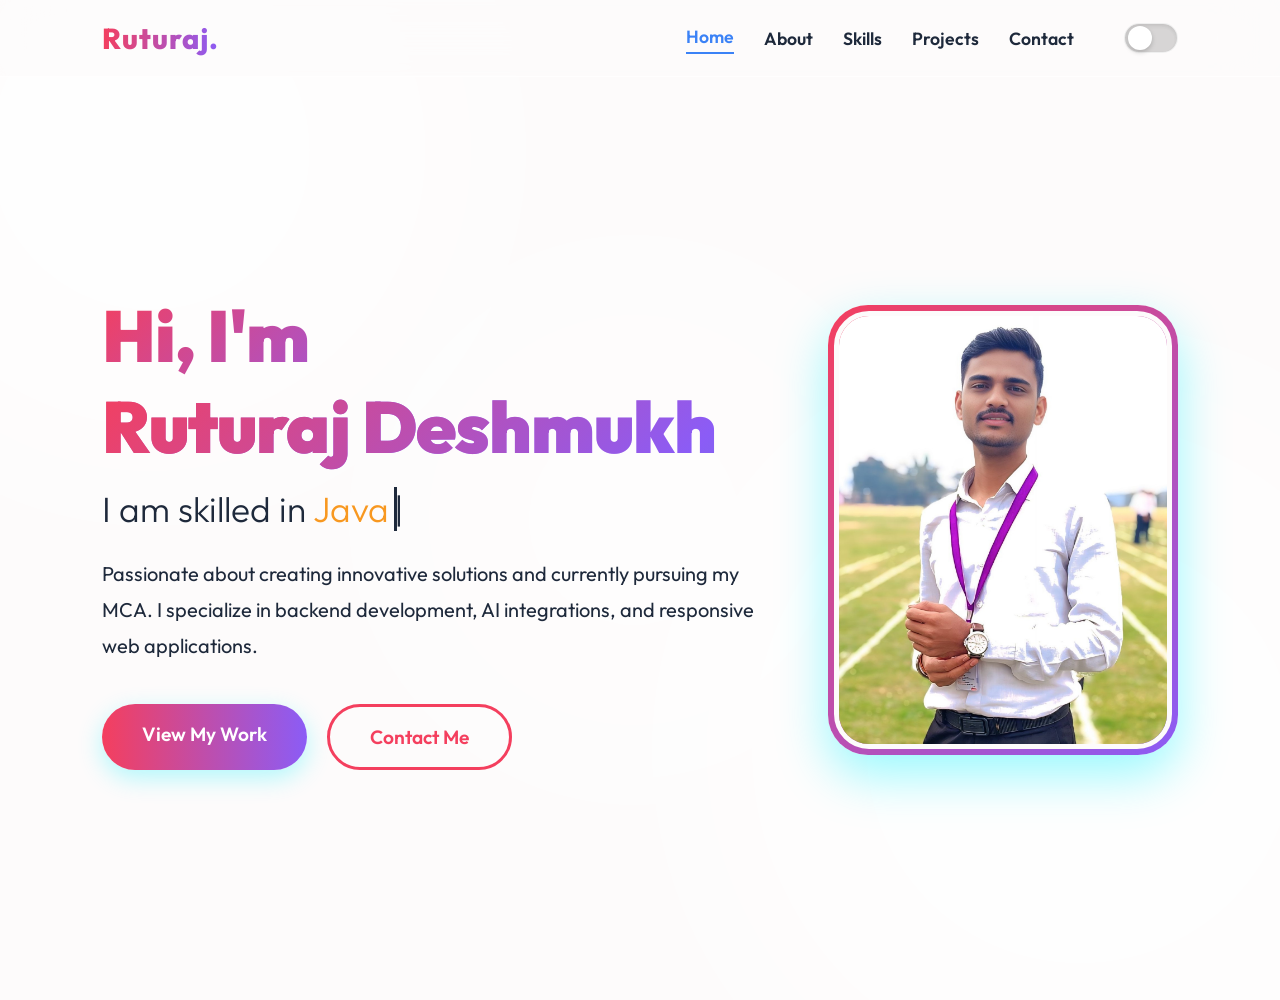
==== index.html @ 15b7710c "Initial Portfolio Website" ====
<!DOCTYPE html>
<html lang="en">
<head>
    <meta charset="UTF-8">
    <meta name="viewport" content="width=device-width, initial-scale=1.0">
    <title>Ruturaj Deshmukh | Home</title>
    <link rel="stylesheet" href="style.css">
</head>
<body>
    <!-- Abstract glowing blobs for intense glassmorphism effect -->
    <div class="blob top-left"></div>
    <div class="blob bottom-right"></div>
    <div class="blob center"></div>

    <nav>
        <a href="index.html" class="brand">Ruturaj.</a>
        <div class="nav-links">
            <a href="index.html" class="nav-item">Home</a>
            <a href="about.html" class="nav-item">About</a>
            <a href="skills.html" class="nav-item">Skills</a>
            <a href="projects.html" class="nav-item">Projects</a>
            <a href="contact.html" class="nav-item">Contact</a>
            
            <label class="ios-switch">
                <input type="checkbox" id="theme-toggle">
                <span class="ios-slider"></span>
            </label>
        </div>
    </nav>

    <div class="container">
        <section class="hero">
            <div class="hero-text">
                <h1 class="animated-name">Hi, I'm <br><span class="name-gradient">Ruturaj Deshmukh</span></h1>
                <h2 class="skills-carousel">
                   I am skilled in <span id="dynamic-skill">Java</span><span class="cursor">|</span>
                </h2>
                <p>Passionate about creating innovative solutions and currently pursuing my MCA. I specialize in backend development, AI integrations, and responsive web applications.</p>
                <div style="display: flex; gap: 20px; margin-top: 30px;">
                    <a href="projects.html" class="btn">View My Work</a>
                    <a href="contact.html" class="btn outline">Contact Me</a>
                </div>
            </div>

            <div class="hero-image">
                <img src="ruturaj.jpg.jpeg" alt="Ruturaj Deshmukh" onerror="this.src='https://via.placeholder.com/320x400?text=Ruturaj+Deshmukh'">
            </div>
        </section>
    </div>

    <script src="script.js"></script>
</body>
</html>
---- style.css ----
@import url('https://fonts.googleapis.com/css2?family=Outfit:wght@300;400;600;800&display=swap');

:root {
  --bg-color: #fdfbfb;
  --text-color: #1e293b;
  --card-bg: rgba(255, 255, 255, 0.45);
  --card-border: rgba(255, 255, 255, 0.6);
  --cyan: #f43f5e;     
  --green: #10b981;    
  --purple: #8b5cf6;  
  --nav-bg: rgba(253, 251, 251, 0.7);
  --accent: #3b82f6;
  --shadow: 0 15px 35px 0 rgba(79, 70, 229, 0.1);
  --glass-blur: blur(30px);
}

body.dark-mode {
  --bg-color: #000000;
  --text-color: #f5f5f7;
  --card-bg: rgba(30, 30, 30, 0.4);
  --card-border: rgba(255, 255, 255, 0.1);
  --cyan: #06b6d4;     
  --green: #10b981;    
  --purple: #a855f7;  
  --nav-bg: rgba(0, 0, 0, 0.6);
  --accent: #38bdf8;
  --shadow: 0 15px 35px 0 rgba(0, 0, 0, 0.5);
}

* {
  margin: 0;
  padding: 0;
  box-sizing: border-box;
}

body {
  font-family: 'Outfit', sans-serif;
  background-color: var(--bg-color);
  color: var(--text-color);
  transition: background-color 0.4s ease, color 0.4s ease;
  overflow-x: hidden;
  min-height: 100vh;
  position: relative;
}

/* Highly Liquid Animated Blobs */
.blob {
  position: fixed;
  border-radius: 50%;
  filter: blur(100px);
  z-index: -1;
  opacity: 0.7;
  mix-blend-mode: color-dodge;
  animation-timing-function: cubic-bezier(0.4, 0, 0.2, 1);
}
.blob.top-left {
  width: 600px;
  height: 600px;
  background: linear-gradient(to right, #f43f5e, #fcd34d);
  top: -150px;
  left: -150px;
  animation: liquid-blob1 15s infinite alternate;
}
.blob.bottom-right {
  width: 700px;
  height: 700px;
  background: linear-gradient(to right, #3b82f6, #c084fc);
  bottom: -200px;
  right: -150px;
  animation: liquid-blob2 18s infinite alternate-reverse;
}
.blob.center {
  width: 500px;
  height: 500px;
  background: linear-gradient(to right, rgba(52, 211, 153, 0.6), rgba(96, 165, 250, 0.6));
  top: 30%;
  left: 30%;
  animation: liquid-blob3 20s infinite alternate;
}

body.dark-mode .blob { mix-blend-mode: screen; opacity: 0.85; filter: blur(120px); }
body.dark-mode .blob.top-left { background: linear-gradient(to right, #2e1065, #083344); }
body.dark-mode .blob.bottom-right { background: linear-gradient(to right, #172554, #4a044e); }
body.dark-mode .blob.center { background: linear-gradient(to right, #064e3b, #111827); }

@keyframes liquid-blob1 {
  0% { transform: translate(0, 0) scale(1) rotate(0deg); border-radius: 50%; opacity: 0.8; }
  33% { transform: translate(10vw, 5vh) scale(1.1) rotate(45deg); border-radius: 40% 60% 60% 40%; opacity: 1; }
  66% { transform: translate(-5vw, 15vh) scale(0.9) rotate(90deg); border-radius: 60% 40% 40% 60%; opacity: 0.9; }
  100% { transform: translate(0, 0) scale(1) rotate(135deg); border-radius: 50%; opacity: 0.8; }
}
@keyframes liquid-blob2 {
  0% { transform: translate(0, 0) scale(1) rotate(0deg); border-radius: 50%; }
  33% { transform: translate(-15vw, -10vh) scale(1.2) rotate(-30deg); border-radius: 55% 45% 45% 55%; }
  66% { transform: translate(5vw, -20vh) scale(0.8) rotate(-60deg); border-radius: 45% 55% 55% 45%; }
  100% { transform: translate(0, 0) scale(1) rotate(-90deg); border-radius: 50%; }
}
@keyframes liquid-blob3 {
  0% { transform: translate(0, 0) scale(0.9) rotate(0deg); border-radius: 50%; }
  50% { transform: translate(20vw, 20vh) scale(1.2) rotate(180deg); border-radius: 40% 70% 30% 60%; }
  100% { transform: translate(-10vw, -10vh) scale(0.9) rotate(360deg); border-radius: 50%; }
}

/* NAVBAR */
nav {
  position: fixed;
  top: 0;
  width: 100%;
  background: var(--nav-bg);
  backdrop-filter: var(--glass-blur);
  -webkit-backdrop-filter: var(--glass-blur);
  padding: 20px 8%;
  display: flex;
  justify-content: space-between;
  align-items: center;
  z-index: 1000;
  border-bottom: 1px solid var(--card-border);
}

.brand {
  font-size: 1.8rem;
  font-weight: 800;
  background: linear-gradient(90deg, var(--cyan), var(--purple));
  -webkit-background-clip: text;
  color: transparent;
  text-decoration: none;
  letter-spacing: 1px;
}

.nav-links {
  display: flex;
  gap: 30px;
  align-items: center;
}

.nav-links a {
  color: var(--text-color);
  text-decoration: none;
  font-weight: 600;
  font-size: 1.1rem;
  transition: color 0.3s, transform 0.3s;
  position: relative;
}

.nav-links a::after {
  content: '';
  position: absolute;
  width: 0;
  height: 2px;
  background: var(--accent);
  bottom: -6px;
  left: 50%;
  transform: translateX(-50%);
  transition: width 0.3s ease;
}

.nav-links a:hover::after, .nav-links a.active::after {
  width: 100%;
}

.nav-links a:hover, .nav-links a.active {
  color: var(--accent);
  transform: translateY(-2px);
}

/* iOS Switch */
.ios-switch {
  position: relative;
  display: inline-block;
  width: 54px;
  height: 30px;
  margin-left: 20px;
}
.ios-switch input {
  opacity: 0;
  width: 0;
  height: 0;
}
.ios-slider {
  position: absolute;
  cursor: pointer;
  top: 0; left: 0; right: 0; bottom: 0;
  background-color: rgba(0,0,0,0.15);
  transition: .4s;
  border-radius: 30px;
  box-shadow: inset 0 2px 4px rgba(0,0,0,0.1);
  border: 1px solid var(--card-border);
}
.ios-slider:before {
  position: absolute;
  content: "";
  height: 24px;
  width: 24px;
  left: 3px;
  bottom: 2px;
  background-color: white;
  transition: .4s;
  border-radius: 50%;
  box-shadow: 0 2px 5px rgba(0,0,0,0.2);
}
input:checked + .ios-slider {
  background-color: #34c759;
}
input:checked + .ios-slider:before {
  transform: translateX(24px);
}
body.dark-mode .ios-slider {
  background-color: rgba(255,255,255,0.2);
}
body.dark-mode input:checked + .ios-slider {
  background-color: #30d158;
}

/* Container */
.container {
  padding: 140px 8% 80px;
  max-width: 1300px;
  margin: 0 auto;
}

/* Enhanced Glass Card */
.glass-card {
  background: var(--card-bg);
  backdrop-filter: var(--glass-blur);
  -webkit-backdrop-filter: var(--glass-blur);
  border: 1px solid var(--card-border);
  border-top: 1px solid rgba(255, 255, 255, 0.3);
  border-left: 1px solid rgba(255, 255, 255, 0.2);
  box-shadow: var(--shadow);
  border-radius: 30px;
  padding: 40px;
  margin-bottom: 30px;
  transition: all 0.4s cubic-bezier(0.175, 0.885, 0.32, 1.275);
  position: relative;
  overflow: hidden;
}
.glass-card::before {
  content: '';
  position: absolute;
  top: 0; left: -150%;
  width: 50%; height: 100%;
  background: linear-gradient(to right, rgba(255,255,255,0) 0%, rgba(255,255,255,0.05) 50%, rgba(255,255,255,0) 100%);
  transform: skewX(-25deg);
  transition: 0.5s;
}
.glass-card:hover::before {
  left: 150%;
}
.glass-card:hover {
  transform: translateY(-10px);
  box-shadow: 0 20px 50px 0 rgba(79, 70, 229, 0.2);
  border-color: var(--cyan);
}

.glass-card h2, .glass-card h3 {
    margin-bottom: 15px;
    background: linear-gradient(45deg, var(--cyan), var(--purple));
    -webkit-background-clip: text;
    color: transparent;
}
.glass-card h2 { font-size: 2.2rem; }
.glass-card h3 { font-size: 1.6rem; }
.glass-card p {
    font-size: 1.1rem;
    line-height: 1.8;
    margin-bottom: 15px;
    opacity: 0.9;
}
.glass-card .meta {
    font-size: 1rem;
    opacity: 0.7;
    margin-bottom: 15px;
    font-weight: 500;
}
.glass-card ul {
    margin-left: 20px;
    margin-bottom: 20px;
    line-height: 1.8;
    font-size: 1.1rem;
    opacity: 0.9;
}

/* Custom Project UI */
.project-grid {
    display: flex;
    flex-direction: column;
    gap: 50px;
}
.glass-project-card {
    display: flex;
    background: var(--card-bg);
    backdrop-filter: var(--glass-blur);
    border: 1px solid var(--card-border);
    border-radius: 30px;
    overflow: hidden;
    box-shadow: var(--shadow);
    transition: all 0.4s ease;
}
.glass-project-card:hover {
    transform: translateY(-10px) scale(1.02);
    box-shadow: 0 20px 60px rgba(0, 242, 254, 0.2);
    border-color: var(--cyan);
}
.project-img-wrapper {
    flex: 1;
    min-width: 300px;
    max-width: 450px;
    overflow: hidden;
    position: relative;
}
.project-img-wrapper img {
    width: 100%;
    height: 100%;
    object-fit: cover;
    transition: transform 0.6s ease;
}
.glass-project-card:hover .project-img-wrapper img {
    transform: scale(1.1);
}
.project-info {
    flex: 2;
    padding: 40px;
    display: flex;
    flex-direction: column;
    justify-content: center;
}
.project-info h3 {
    font-size: 2rem;
    margin-bottom: 10px;
    background: linear-gradient(45deg, var(--cyan), var(--purple));
    -webkit-background-clip: text;
    color: transparent;
}
.project-info ul {
    margin-bottom: 25px;
    line-height: 1.6;
    opacity: 0.9;
}
.project-btn {
    align-self: flex-start;
    padding: 12px 25px;
    font-size: 1rem;
}


/* Hero Section */
.hero {
  display: flex;
  align-items: center;
  justify-content: space-between;
  gap: 60px;
  min-height: calc(100vh - 120px);
}
.hero-text {
  flex: 1;
}
.hero-text h1 {
  font-size: 4.5rem;
  font-weight: 900;
  letter-spacing: -1px;
  background: linear-gradient(135deg, var(--cyan), var(--purple), #fff);
  -webkit-background-clip: text;
  color: transparent;
  margin-bottom: 15px;
  animation: slideUp 0.8s ease forwards;
}
.hero-text h2 {
  font-size: 2.2rem;
  margin-bottom: 25px;
  font-weight: 300;
  animation: slideUp 1s ease forwards;
}
.hero-text p {
  font-size: 1.25rem;
  line-height: 1.8;
  opacity: 0.85;
  margin-bottom: 40px;
  animation: slideUp 1.2s ease forwards;
}

@keyframes slideUp {
  from { opacity: 0; transform: translateY(40px); }
  to { opacity: 1; transform: translateY(0); }
}

/* Animated Text Styles */
.animated-name {
  font-size: 4.5rem;
  font-weight: 900;
  letter-spacing: -1px;
  margin-bottom: 15px;
  animation: slideUp 0.8s ease forwards;
}

.name-gradient {
  background: linear-gradient(135deg, var(--cyan), var(--purple), var(--green));
  background-size: 200% auto;
  -webkit-background-clip: text;
  background-clip: text;
  color: transparent;
  animation: gradientFlow 5s ease infinite;
}

@keyframes gradientFlow {
  0% { background-position: 0% 50%; }
  50% { background-position: 100% 50%; }
  100% { background-position: 0% 50%; }
}

.skills-carousel {
  font-size: 2.2rem;
  margin-bottom: 25px;
  font-weight: 300;
  animation: slideUp 1s ease forwards;
}

.cursor {
  display: inline-block;
  width: 3px;
  background-color: var(--text-color);
  margin-left: 5px;
  animation: blink 1s step-end infinite;
}

@keyframes blink {
  0%, 100% { opacity: 1; }
  50% { opacity: 0; }
}

/* Image styling */
.hero-image {
  width: 350px;
  height: 450px;
  border-radius: 40px;
  background: linear-gradient(135deg, var(--cyan), var(--purple));
  padding: 6px;
  animation: float 6s ease-in-out infinite, fadeIn 1.5s ease forwards;
  box-shadow: 0 20px 50px rgba(0, 242, 254, 0.4);
}
.hero-image img {
  width: 100%;
  height: 100%;
  border-radius: 35px;
  object-fit: cover;
  border: 5px solid var(--bg-color);
  transition: border-color 0.4s;
}

@keyframes float {
  0% { transform: translateY(0) rotate(0deg); }
  50% { transform: translateY(-25px) rotate(2deg); }
  100% { transform: translateY(0) rotate(0deg); }
}
@keyframes fadeIn {
  from { opacity: 0; scale: 0.8; }
  to { opacity: 1; scale: 1; }
}

/* Generic Section styling */
.section-title {
  font-size: 3.5rem;
  font-weight: 900;
  text-align: center;
  margin-bottom: 60px;
  background: linear-gradient(90deg, var(--cyan), var(--purple));
  -webkit-background-clip: text;
  color: transparent;
  text-transform: uppercase;
  letter-spacing: 2px;
}

/* Grids */
.grid-2 {
  display: grid;
  grid-template-columns: 1fr 1fr;
  gap: 40px;
}

/* Skills/Tags */
.tag-container {
  display: flex;
  flex-wrap: wrap;
  gap: 15px;
}
.tag {
  background: rgba(255,255,255,0.4);
  backdrop-filter: blur(10px);
  color: #1e293b;
  padding: 12px 25px;
  border-radius: 50px;
  font-weight: 500;
  font-size: 1.1rem;
  border: 1px solid rgba(255, 255, 255, 0.8);
  transition: all 0.4s cubic-bezier(0.175, 0.885, 0.32, 1.275);
}
.tag:hover {
  background: linear-gradient(45deg, var(--cyan), var(--purple));
  color: #fff;
  border-color: transparent;
  transform: translateY(-5px) scale(1.1);
  box-shadow: 0 10px 20px rgba(244, 63, 94, 0.4);
}

/* Forms & Buttons */
input, textarea {
  width: 100%;
  padding: 20px;
  margin-bottom: 25px;
  border-radius: 20px;
  border: 1px solid var(--card-border);
  background: rgba(255, 255, 255, 0.5);
  color: var(--text-color);
  font-family: inherit;
  font-size: 1.1rem;
  transition: all 0.3s;
  backdrop-filter: blur(5px);
}
input:focus, textarea:focus {
  outline: none;
  border-color: var(--cyan);
  box-shadow: 0 0 25px rgba(0, 242, 254, 0.2);
  transform: translateY(-2px);
}
.btn {
  background: linear-gradient(90deg, var(--cyan), var(--purple));
  color: #fff;
  border: none;
  padding: 18px 40px;
  border-radius: 40px;
  font-size: 1.2rem;
  font-weight: 600;
  cursor: pointer;
  transition: all 0.4s cubic-bezier(0.175, 0.885, 0.32, 1.275);
  display: inline-block;
  text-decoration: none;
  text-align: center;
  box-shadow: 0 8px 25px rgba(0, 242, 254, 0.3);
}
.btn.outline {
    background: transparent;
    border: 3px solid var(--cyan);
    color: var(--cyan);
    box-shadow: none;
}
.btn.outline:hover {
    background: var(--cyan);
    color: #fff;
    box-shadow: 0 10px 25px rgba(0, 242, 254, 0.4);
}
.btn:hover {
  transform: translateY(-5px) scale(1.05);
  box-shadow: 0 15px 30px rgba(79, 72, 254, 0.5);
}

.social-links {
    display: flex;
    gap: 20px;
    margin-top: 30px;
}
.social-links a {
    color: var(--text-color);
    font-size: 1.2rem;
    text-decoration: none;
    padding: 15px 25px;
    background: rgba(255, 255, 255, 0.05);
    border: 1px solid var(--card-border);
    border-radius: 20px;
    transition: all 0.3s;
    display: flex;
    align-items: center;
    backdrop-filter: blur(10px);
}
.social-links a:hover {
    background: var(--cyan);
    color: #fff;
    border-color: var(--cyan);
    transform: translateY(-5px);
    box-shadow: 0 10px 20px rgba(0, 242, 254, 0.3);
}

/* Responsiveness */
@media (max-width: 900px) {
  nav { flex-direction: column; gap: 15px; padding: 20px; }
  .nav-links { flex-wrap: wrap; justify-content: center; display: flex; gap: 15px; }
  .hero { flex-direction: column; text-align: center; margin-top: 80px; }
  .grid-2 { grid-template-columns: 1fr; }
  .hero-image { width: 300px; height: 400px; margin: 0 auto; }
  .glass-project-card { flex-direction: column; }
  .project-img-wrapper { max-width: 100%; height: 250px; }
}
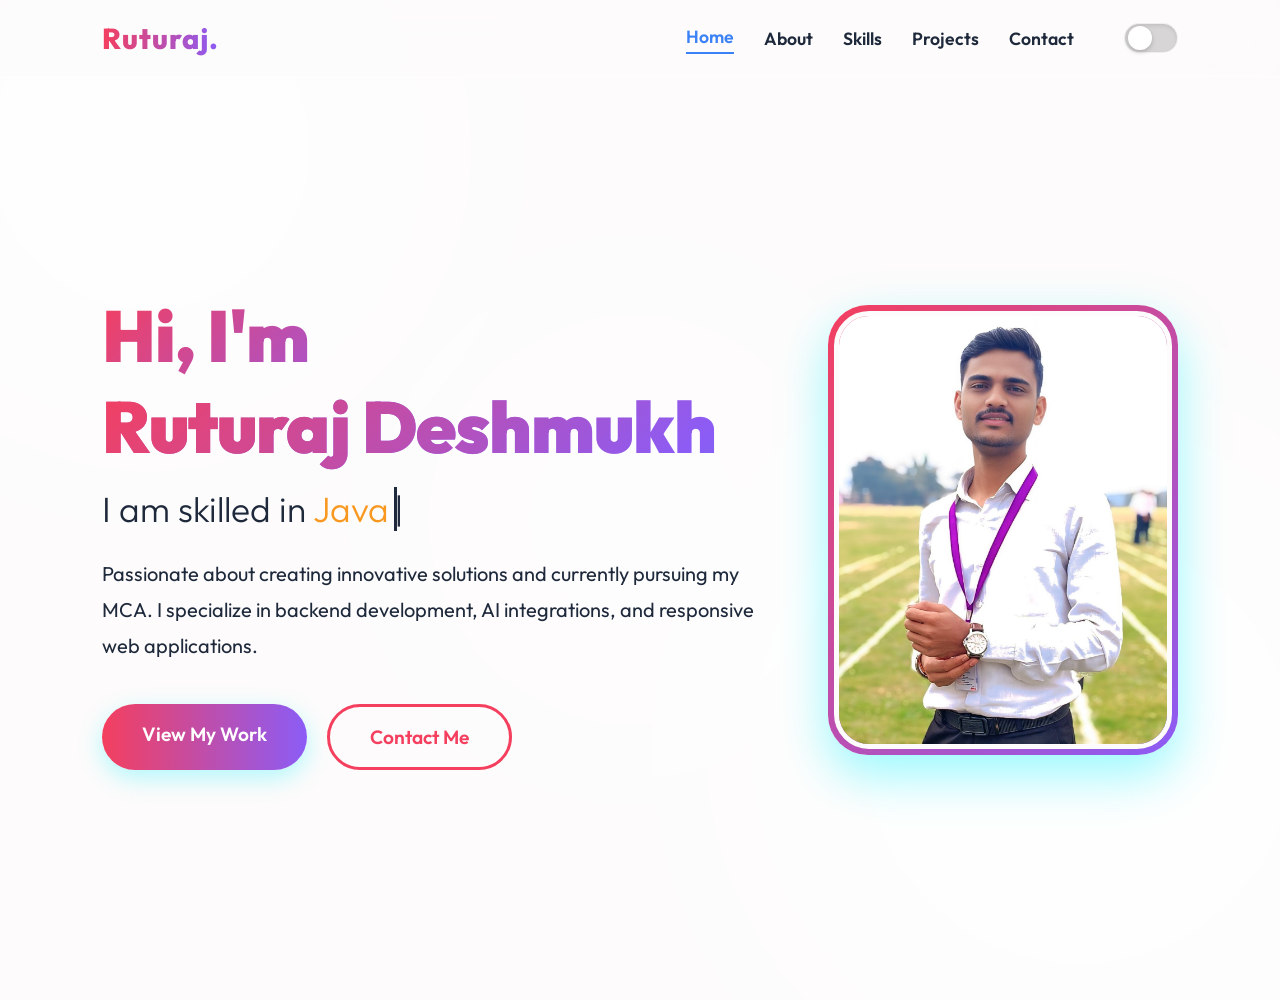
==== commit f9b16c1f: "feat: full mobile responsiveness - hamburger menu, responsive breakpoints, perf fixes" ====
--- a/index.html
+++ b/index.html
@@ -12,9 +12,13 @@
     <div class="blob bottom-right"></div>
     <div class="blob center"></div>
 
+    <div class="nav-overlay" id="nav-overlay"></div>
     <nav>
         <a href="index.html" class="brand">Ruturaj.</a>
-        <div class="nav-links">
+        <button class="hamburger" id="hamburger" aria-label="Open menu" aria-expanded="false">
+            <span></span><span></span><span></span>
+        </button>
+        <div class="nav-links" id="nav-links">
             <a href="index.html" class="nav-item">Home</a>
             <a href="about.html" class="nav-item">About</a>
             <a href="skills.html" class="nav-item">Skills</a>
@@ -36,7 +40,7 @@
                    I am skilled in <span id="dynamic-skill">Java</span><span class="cursor">|</span>
                 </h2>
                 <p>Passionate about creating innovative solutions and currently pursuing my MCA. I specialize in backend development, AI integrations, and responsive web applications.</p>
-                <div style="display: flex; gap: 20px; margin-top: 30px;">
+                <div class="hero-cta" style="display: flex; gap: 20px; margin-top: 30px;">
                     <a href="projects.html" class="btn">View My Work</a>
                     <a href="contact.html" class="btn outline">Contact Me</a>
                 </div>
--- a/style.css
+++ b/style.css
@@ -52,6 +52,10 @@
   opacity: 0.7;
   mix-blend-mode: color-dodge;
   animation-timing-function: cubic-bezier(0.4, 0, 0.2, 1);
+  will-change: transform;
+  transform: translate3d(0, 0, 0);
+  -webkit-backface-visibility: hidden;
+  backface-visibility: hidden;
 }
 .blob.top-left {
   width: 600px;
@@ -122,6 +126,7 @@
   font-weight: 800;
   background: linear-gradient(90deg, var(--cyan), var(--purple));
   -webkit-background-clip: text;
+  background-clip: text;
   color: transparent;
   text-decoration: none;
   letter-spacing: 1px;
@@ -256,6 +261,7 @@
     margin-bottom: 15px;
     background: linear-gradient(45deg, var(--cyan), var(--purple));
     -webkit-background-clip: text;
+    background-clip: text;
     color: transparent;
 }
 .glass-card h2 { font-size: 2.2rem; }
@@ -329,6 +335,7 @@
     margin-bottom: 10px;
     background: linear-gradient(45deg, var(--cyan), var(--purple));
     -webkit-background-clip: text;
+    background-clip: text;
     color: transparent;
 }
 .project-info ul {
@@ -360,6 +367,7 @@
   letter-spacing: -1px;
   background: linear-gradient(135deg, var(--cyan), var(--purple), #fff);
   -webkit-background-clip: text;
+  background-clip: text;
   color: transparent;
   margin-bottom: 15px;
   animation: slideUp 0.8s ease forwards;
@@ -464,6 +472,7 @@
   margin-bottom: 60px;
   background: linear-gradient(90deg, var(--cyan), var(--purple));
   -webkit-background-clip: text;
+  background-clip: text;
   color: transparent;
   text-transform: uppercase;
   letter-spacing: 2px;
@@ -578,13 +587,254 @@
     box-shadow: 0 10px 20px rgba(0, 242, 254, 0.3);
 }
 
-/* Responsiveness */
+/* =============================================
+   HAMBURGER MENU
+   ============================================= */
+.hamburger {
+  display: none;
+  flex-direction: column;
+  justify-content: center;
+  align-items: center;
+  gap: 5px;
+  width: 44px;
+  height: 44px;
+  cursor: pointer;
+  background: transparent;
+  border: none;
+  padding: 4px;
+  border-radius: 10px;
+  transition: background 0.2s;
+  -webkit-tap-highlight-color: transparent;
+}
+.hamburger:hover { background: rgba(0,0,0,0.05); }
+body.dark-mode .hamburger:hover { background: rgba(255,255,255,0.08); }
+
+.hamburger span {
+  display: block;
+  width: 26px;
+  height: 2.5px;
+  background: var(--text-color);
+  border-radius: 3px;
+  transition: transform 0.35s cubic-bezier(0.4,0,0.2,1), opacity 0.25s;
+  transform-origin: center;
+}
+.hamburger.open span:nth-child(1) { transform: translateY(7.5px) rotate(45deg); }
+.hamburger.open span:nth-child(2) { opacity: 0; transform: scaleX(0); }
+.hamburger.open span:nth-child(3) { transform: translateY(-7.5px) rotate(-45deg); }
+
+/* =============================================
+   TABLET (≤ 900px)
+   ============================================= */
 @media (max-width: 900px) {
-  nav { flex-direction: column; gap: 15px; padding: 20px; }
-  .nav-links { flex-wrap: wrap; justify-content: center; display: flex; gap: 15px; }
-  .hero { flex-direction: column; text-align: center; margin-top: 80px; }
+  .hero { flex-direction: column; text-align: center; gap: 40px; }
+  .hero-text { order: 2; }
+  .hero-image { order: 1; width: 260px; height: 330px; margin: 0 auto; }
   .grid-2 { grid-template-columns: 1fr; }
-  .hero-image { width: 300px; height: 400px; margin: 0 auto; }
   .glass-project-card { flex-direction: column; }
-  .project-img-wrapper { max-width: 100%; height: 250px; }
-}
+  .project-img-wrapper { max-width: 100%; min-width: unset; height: 220px; }
+  .hero-text h1, .animated-name { font-size: 3.2rem; }
+  .skills-carousel, .hero-text h2 { font-size: 1.7rem; }
+  .section-title { font-size: 2.8rem; }
+}
+
+/* =============================================
+   MOBILE (≤ 768px) — hamburger + perf fixes
+   ============================================= */
+@media (max-width: 768px) {
+
+  /* ---------- NAVBAR ---------- */
+  nav {
+    padding: 16px 5% !important;
+    flex-direction: row !important;
+    flex-wrap: nowrap !important;
+    align-items: center !important;
+    justify-content: space-between !important;
+    gap: 0 !important;
+  }
+  .brand { font-size: 1.5rem; }
+
+  .hamburger { display: flex; }
+
+  .nav-links {
+    display: none;
+    flex-direction: column !important;
+    align-items: flex-start !important;
+    gap: 0 !important;
+    position: fixed;
+    top: 0;
+    right: 0;
+    width: min(80vw, 300px);
+    height: 100dvh;
+    background: var(--nav-bg);
+    border-left: 1px solid var(--card-border);
+    padding: 90px 30px 40px;
+    z-index: 999;
+    overflow-y: auto;
+    box-shadow: -10px 0 40px rgba(0,0,0,0.15);
+    transition: transform 0.35s cubic-bezier(0.4,0,0.2,1);
+    transform: translateX(100%);
+  }
+  .nav-links.open {
+    display: flex;
+    transform: translateX(0);
+  }
+  .nav-links a.nav-item {
+    font-size: 1.2rem;
+    padding: 14px 0;
+    width: 100%;
+    border-bottom: 1px solid var(--card-border);
+  }
+  .nav-links a.nav-item:last-of-type { border-bottom: none; }
+  .ios-switch { margin-left: 0; margin-top: 24px; }
+
+  /* Nav overlay */
+  .nav-overlay {
+    display: none;
+    position: fixed;
+    inset: 0;
+    background: rgba(0,0,0,0.4);
+    z-index: 998;
+    -webkit-tap-highlight-color: transparent;
+  }
+  .nav-overlay.open { display: block; }
+
+  /* ---------- PERFORMANCE: Kill heavy GPU effects ---------- */
+  *,
+  *::before,
+  *::after {
+    backdrop-filter: none !important;
+    -webkit-backdrop-filter: none !important;
+  }
+
+  .blob {
+    animation: none !important;
+    filter: none !important;
+    mix-blend-mode: normal !important;
+    opacity: 0.1 !important;
+    width: 180px !important;
+    height: 180px !important;
+  }
+  .hero-image {
+    animation: fadeIn 0.8s ease forwards !important;
+  }
+  .glass-card::before { display: none !important; }
+
+  /* Solid fallback backgrounds */
+  .glass-card {
+    background: rgba(255, 255, 255, 0.88) !important;
+  }
+  body.dark-mode .glass-card {
+    background: rgba(18, 18, 28, 0.93) !important;
+  }
+  .glass-project-card {
+    background: rgba(255, 255, 255, 0.88) !important;
+  }
+  body.dark-mode .glass-project-card {
+    background: rgba(18, 18, 28, 0.93) !important;
+  }
+  nav {
+    background: rgba(253, 251, 251, 0.97) !important;
+  }
+  body.dark-mode nav {
+    background: rgba(8, 8, 12, 0.97) !important;
+  }
+  body.dark-mode .nav-links {
+    background: rgba(8, 8, 12, 0.98) !important;
+  }
+
+  /* Kill sticky hover transforms on touch */
+  .glass-card:hover,
+  .glass-project-card:hover,
+  .btn:hover,
+  .tag:hover,
+  .nav-links a:hover,
+  .social-links a:hover {
+    transform: none !important;
+    box-shadow: var(--shadow) !important;
+  }
+
+  /* ---------- LAYOUT ---------- */
+  .container {
+    padding: 100px 5% 60px !important;
+  }
+  .hero {
+    min-height: auto !important;
+    padding-top: 20px !important;
+    gap: 30px !important;
+  }
+  .hero-text { order: 2; }
+  .hero-image { order: 1; }
+
+  /* Hero CTA buttons — wrap nicely */
+  .hero-cta {
+    flex-direction: column !important;
+    align-items: stretch !important;
+    gap: 14px !important;
+  }
+  .hero-cta .btn { text-align: center; width: 100%; }
+
+  /* ---------- TYPOGRAPHY ---------- */
+  .hero-text h1, .animated-name { font-size: 2.6rem !important; }
+  .skills-carousel, .hero-text h2 { font-size: 1.3rem !important; }
+  .section-title { font-size: 2rem !important; letter-spacing: 1px !important; }
+  .project-info h3 { font-size: 1.3rem !important; }
+  .glass-card h2 { font-size: 1.7rem !important; }
+  .glass-card h3 { font-size: 1.3rem !important; }
+  .glass-card p, .glass-card ul { font-size: 1rem !important; }
+
+  /* ---------- CARDS ---------- */
+  .glass-card { padding: 22px !important; border-radius: 20px !important; }
+  .project-info { padding: 20px !important; }
+  .project-img-wrapper { height: 200px !important; }
+  .project-grid { gap: 30px !important; }
+
+  /* ---------- TAGS ---------- */
+  .tag { padding: 8px 14px !important; font-size: 0.88rem !important; }
+
+  /* ---------- BUTTONS ---------- */
+  .btn { padding: 15px 28px; font-size: 1rem; }
+
+  /* ---------- FORM & INPUTS ---------- */
+  input, textarea {
+    padding: 14px 16px !important;
+    font-size: 1rem !important;
+    margin-bottom: 18px !important;
+    border-radius: 14px !important;
+  }
+
+  /* ---------- SOCIAL LINKS ---------- */
+  .social-links {
+    flex-wrap: wrap !important;
+    gap: 12px !important;
+  }
+  .social-links a {
+    padding: 12px 18px !important;
+    font-size: 1rem !important;
+    border-radius: 14px !important;
+  }
+}
+
+/* =============================================
+   SMALL PHONES (≤ 480px)
+   ============================================= */
+@media (max-width: 480px) {
+  .hero-text h1, .animated-name { font-size: 2.1rem !important; }
+  .skills-carousel, .hero-text h2 { font-size: 1.15rem !important; }
+  .section-title { font-size: 1.7rem !important; }
+  .brand { font-size: 1.3rem; }
+  .hero-image { width: 200px !important; height: 260px !important; }
+  .container { padding: 90px 4% 50px !important; }
+  .glass-card { padding: 18px !important; }
+  .section-title { margin-bottom: 36px !important; }
+}
+
+/* =============================================
+   VERY SMALL PHONES (≤ 360px)
+   ============================================= */
+@media (max-width: 360px) {
+  .hero-text h1, .animated-name { font-size: 1.8rem !important; }
+  .section-title { font-size: 1.5rem !important; }
+  .hero-image { width: 170px !important; height: 220px !important; }
+  .btn { padding: 13px 20px; font-size: 0.95rem; }
+  .tag { padding: 7px 12px !important; font-size: 0.82rem !important; }
+}
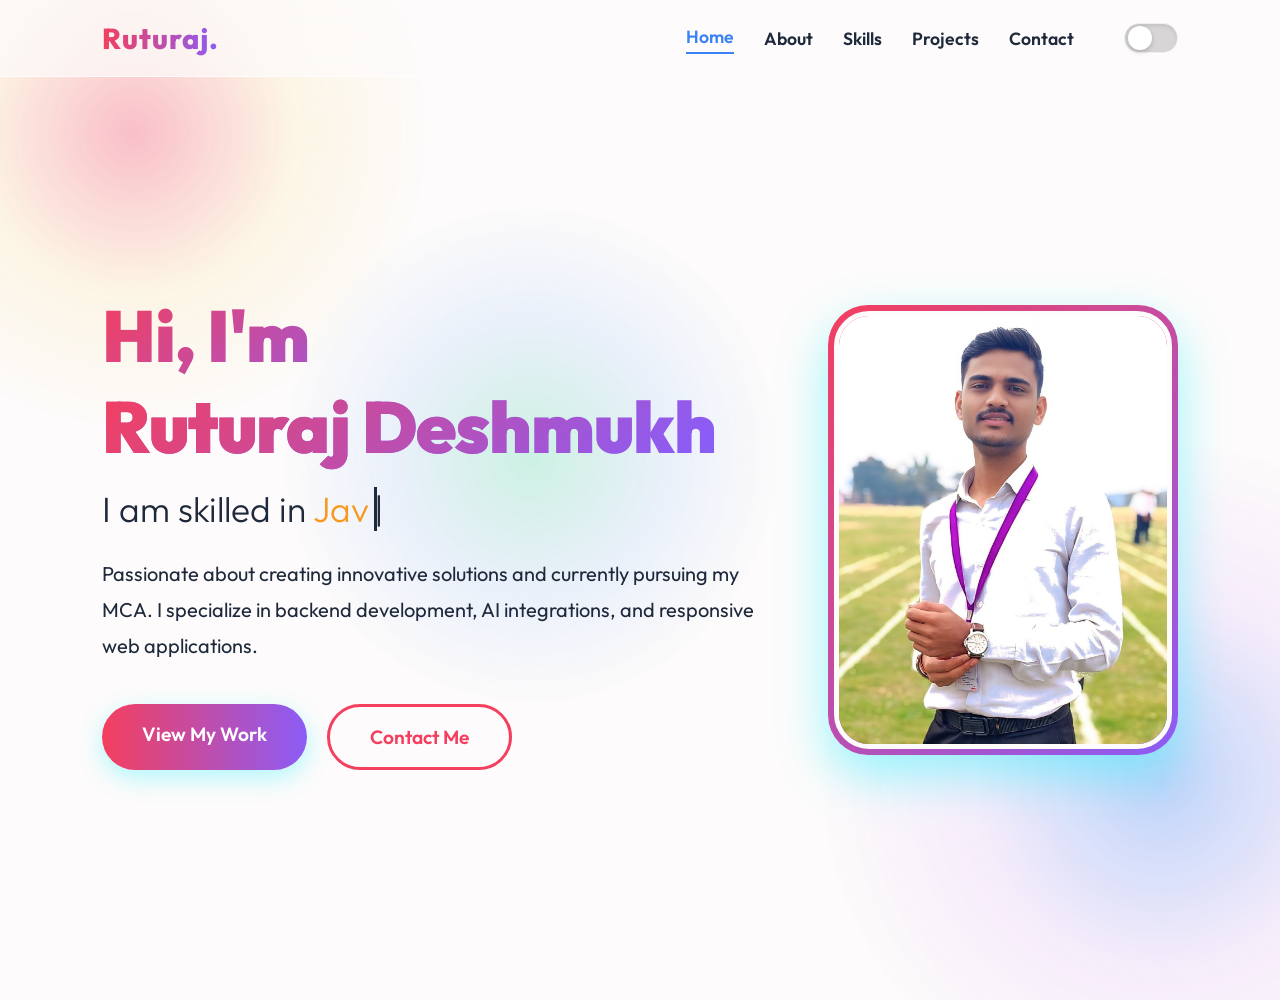
==== commit 31e02e68: "Optimize mobile UI" ====
--- a/index.html
+++ b/index.html
@@ -1,11 +1,13 @@
 <!DOCTYPE html>
 <html lang="en">
+
 <head>
     <meta charset="UTF-8">
     <meta name="viewport" content="width=device-width, initial-scale=1.0">
     <title>Ruturaj Deshmukh | Home</title>
     <link rel="stylesheet" href="style.css">
 </head>
+
 <body>
     <!-- Abstract glowing blobs for intense glassmorphism effect -->
     <div class="blob top-left"></div>
@@ -24,7 +26,7 @@
             <a href="skills.html" class="nav-item">Skills</a>
             <a href="projects.html" class="nav-item">Projects</a>
             <a href="contact.html" class="nav-item">Contact</a>
-            
+
             <label class="ios-switch">
                 <input type="checkbox" id="theme-toggle">
                 <span class="ios-slider"></span>
@@ -37,9 +39,10 @@
             <div class="hero-text">
                 <h1 class="animated-name">Hi, I'm <br><span class="name-gradient">Ruturaj Deshmukh</span></h1>
                 <h2 class="skills-carousel">
-                   I am skilled in <span id="dynamic-skill">Java</span><span class="cursor">|</span>
+                    I am skilled in <span id="dynamic-skill">Java</span><span class="cursor">|</span>
                 </h2>
-                <p>Passionate about creating innovative solutions and currently pursuing my MCA. I specialize in backend development, AI integrations, and responsive web applications.</p>
+                <p>Passionate about creating innovative solutions and currently pursuing my MCA. I specialize in backend
+                    development, AI integrations, and responsive web applications.</p>
                 <div class="hero-cta" style="display: flex; gap: 20px; margin-top: 30px;">
                     <a href="projects.html" class="btn">View My Work</a>
                     <a href="contact.html" class="btn outline">Contact Me</a>
@@ -47,11 +50,13 @@
             </div>
 
             <div class="hero-image">
-                <img src="ruturaj.jpg.jpeg" alt="Ruturaj Deshmukh" onerror="this.src='https://via.placeholder.com/320x400?text=Ruturaj+Deshmukh'">
+                <img src="ruturaj.jpg.jpeg" alt="Ruturaj Deshmukh"
+                    onerror="this.src='https://via.placeholder.com/320x400?text=Ruturaj+Deshmukh'">
             </div>
         </section>
     </div>
 
     <script src="script.js"></script>
 </body>
-</html>
+
+</html>
--- a/style.css
+++ b/style.css
@@ -5,9 +5,9 @@
   --text-color: #1e293b;
   --card-bg: rgba(255, 255, 255, 0.45);
   --card-border: rgba(255, 255, 255, 0.6);
-  --cyan: #f43f5e;     
-  --green: #10b981;    
-  --purple: #8b5cf6;  
+  --cyan: #f43f5e;
+  --green: #10b981;
+  --purple: #8b5cf6;
   --nav-bg: rgba(253, 251, 251, 0.7);
   --accent: #3b82f6;
   --shadow: 0 15px 35px 0 rgba(79, 70, 229, 0.1);
@@ -19,18 +19,29 @@
   --text-color: #f5f5f7;
   --card-bg: rgba(30, 30, 30, 0.4);
   --card-border: rgba(255, 255, 255, 0.1);
-  --cyan: #06b6d4;     
-  --green: #10b981;    
-  --purple: #a855f7;  
+  --cyan: #06b6d4;
+  --green: #10b981;
+  --purple: #a855f7;
   --nav-bg: rgba(0, 0, 0, 0.6);
   --accent: #38bdf8;
   --shadow: 0 15px 35px 0 rgba(0, 0, 0, 0.5);
 }
 
+/* =============================================
+   GLOBAL RESET — eliminates 300ms tap delay
+   and blue tap flash on Android/iOS for ALL
+   interactive elements site-wide.
+   ============================================= */
 * {
   margin: 0;
   padding: 0;
   box-sizing: border-box;
+  -webkit-tap-highlight-color: transparent;
+}
+
+/* Remove 300ms tap delay on every clickable thing */
+a, button, label, input, textarea, select, .tag, .btn, .ios-switch {
+  touch-action: manipulation;
 }
 
 body {
@@ -41,75 +52,63 @@
   overflow-x: hidden;
   min-height: 100vh;
   position: relative;
-}
-
-/* Highly Liquid Animated Blobs */
+  /* Prevent scroll-chaining elastic-bounce lag on Android */
+  overscroll-behavior-y: contain;
+  /* Momentum scroll on iOS */
+  -webkit-overflow-scrolling: touch;
+}
+
+/* Performant Liquid Blobs without blur or blend-mode */
 .blob {
   position: fixed;
   border-radius: 50%;
-  filter: blur(100px);
   z-index: -1;
-  opacity: 0.7;
-  mix-blend-mode: color-dodge;
-  animation-timing-function: cubic-bezier(0.4, 0, 0.2, 1);
+  opacity: 0.8;
+  animation-timing-function: ease-in-out;
   will-change: transform;
-  transform: translate3d(0, 0, 0);
-  -webkit-backface-visibility: hidden;
-  backface-visibility: hidden;
+  pointer-events: none;
 }
 .blob.top-left {
-  width: 600px;
-  height: 600px;
-  background: linear-gradient(to right, #f43f5e, #fcd34d);
-  top: -150px;
-  left: -150px;
-  animation: liquid-blob1 15s infinite alternate;
+  width: 90vw; height: 90vw; max-width: 650px; max-height: 650px;
+  background: radial-gradient(circle at center, rgba(244, 63, 94, 0.4) 0%, rgba(252, 211, 77, 0.15) 35%, transparent 65%);
+  top: -15vw; left: -15vw;
+  animation: float-blob1 12s infinite alternate;
 }
 .blob.bottom-right {
-  width: 700px;
-  height: 700px;
-  background: linear-gradient(to right, #3b82f6, #c084fc);
-  bottom: -200px;
-  right: -150px;
-  animation: liquid-blob2 18s infinite alternate-reverse;
+  width: 100vw; height: 100vw; max-width: 750px; max-height: 750px;
+  background: radial-gradient(circle at center, rgba(59, 130, 246, 0.4) 0%, rgba(192, 132, 252, 0.15) 35%, transparent 65%);
+  bottom: -20vw; right: -20vw;
+  animation: float-blob2 14s infinite alternate-reverse;
 }
 .blob.center {
-  width: 500px;
-  height: 500px;
-  background: linear-gradient(to right, rgba(52, 211, 153, 0.6), rgba(96, 165, 250, 0.6));
-  top: 30%;
-  left: 30%;
-  animation: liquid-blob3 20s infinite alternate;
-}
-
-body.dark-mode .blob { mix-blend-mode: screen; opacity: 0.85; filter: blur(120px); }
-body.dark-mode .blob.top-left { background: linear-gradient(to right, #2e1065, #083344); }
-body.dark-mode .blob.bottom-right { background: linear-gradient(to right, #172554, #4a044e); }
-body.dark-mode .blob.center { background: linear-gradient(to right, #064e3b, #111827); }
-
-@keyframes liquid-blob1 {
-  0% { transform: translate(0, 0) scale(1) rotate(0deg); border-radius: 50%; opacity: 0.8; }
-  33% { transform: translate(10vw, 5vh) scale(1.1) rotate(45deg); border-radius: 40% 60% 60% 40%; opacity: 1; }
-  66% { transform: translate(-5vw, 15vh) scale(0.9) rotate(90deg); border-radius: 60% 40% 40% 60%; opacity: 0.9; }
-  100% { transform: translate(0, 0) scale(1) rotate(135deg); border-radius: 50%; opacity: 0.8; }
-}
-@keyframes liquid-blob2 {
-  0% { transform: translate(0, 0) scale(1) rotate(0deg); border-radius: 50%; }
-  33% { transform: translate(-15vw, -10vh) scale(1.2) rotate(-30deg); border-radius: 55% 45% 45% 55%; }
-  66% { transform: translate(5vw, -20vh) scale(0.8) rotate(-60deg); border-radius: 45% 55% 55% 45%; }
-  100% { transform: translate(0, 0) scale(1) rotate(-90deg); border-radius: 50%; }
-}
-@keyframes liquid-blob3 {
-  0% { transform: translate(0, 0) scale(0.9) rotate(0deg); border-radius: 50%; }
-  50% { transform: translate(20vw, 20vh) scale(1.2) rotate(180deg); border-radius: 40% 70% 30% 60%; }
-  100% { transform: translate(-10vw, -10vh) scale(0.9) rotate(360deg); border-radius: 50%; }
+  width: 80vw; height: 80vw; max-width: 550px; max-height: 550px;
+  background: radial-gradient(circle at center, rgba(52, 211, 153, 0.3) 0%, rgba(96, 165, 250, 0.15) 35%, transparent 65%);
+  top: 20%; left: 20%;
+  animation: float-blob3 16s infinite alternate;
+}
+
+body.dark-mode .blob { opacity: 0.6; }
+body.dark-mode .blob.top-left    { background: radial-gradient(circle at center, rgba(139, 92, 246, 0.4) 0%, rgba(6, 182, 212, 0.15) 40%, transparent 65%); }
+body.dark-mode .blob.bottom-right{ background: radial-gradient(circle at center, rgba(168, 85, 247, 0.4) 0%, rgba(16, 185, 129, 0.15) 40%, transparent 65%); }
+body.dark-mode .blob.center      { background: radial-gradient(circle at center, rgba(56, 189, 248, 0.3) 0%, rgba(45, 212, 191, 0.15) 40%, transparent 65%); }
+
+@keyframes float-blob1 {
+  0%   { transform: translate(0, 0) scale(1); }
+  100% { transform: translate(6vw, 6vh) scale(1.15); }
+}
+@keyframes float-blob2 {
+  0%   { transform: translate(0, 0) scale(1); }
+  100% { transform: translate(-6vw, -8vh) scale(1.15); }
+}
+@keyframes float-blob3 {
+  0%   { transform: translate(0, 0) scale(1); }
+  100% { transform: translate(10vw, -4vh) scale(1.1); }
 }
 
 /* NAVBAR */
 nav {
   position: fixed;
-  top: 0;
-  width: 100%;
+  top: 0; width: 100%;
   background: var(--nav-bg);
   backdrop-filter: var(--glass-blur);
   -webkit-backdrop-filter: var(--glass-blur);
@@ -146,23 +145,16 @@
   transition: color 0.3s, transform 0.3s;
   position: relative;
 }
-
 .nav-links a::after {
   content: '';
   position: absolute;
-  width: 0;
-  height: 2px;
+  width: 0; height: 2px;
   background: var(--accent);
-  bottom: -6px;
-  left: 50%;
+  bottom: -6px; left: 50%;
   transform: translateX(-50%);
   transition: width 0.3s ease;
 }
-
-.nav-links a:hover::after, .nav-links a.active::after {
-  width: 100%;
-}
-
+.nav-links a:hover::after, .nav-links a.active::after { width: 100%; }
 .nav-links a:hover, .nav-links a.active {
   color: var(--accent);
   transform: translateY(-2px);
@@ -172,15 +164,10 @@
 .ios-switch {
   position: relative;
   display: inline-block;
-  width: 54px;
-  height: 30px;
+  width: 54px; height: 30px;
   margin-left: 20px;
 }
-.ios-switch input {
-  opacity: 0;
-  width: 0;
-  height: 0;
-}
+.ios-switch input { opacity: 0; width: 0; height: 0; }
 .ios-slider {
   position: absolute;
   cursor: pointer;
@@ -194,27 +181,17 @@
 .ios-slider:before {
   position: absolute;
   content: "";
-  height: 24px;
-  width: 24px;
-  left: 3px;
-  bottom: 2px;
+  height: 24px; width: 24px;
+  left: 3px; bottom: 2px;
   background-color: white;
   transition: .4s;
   border-radius: 50%;
   box-shadow: 0 2px 5px rgba(0,0,0,0.2);
 }
-input:checked + .ios-slider {
-  background-color: #34c759;
-}
-input:checked + .ios-slider:before {
-  transform: translateX(24px);
-}
-body.dark-mode .ios-slider {
-  background-color: rgba(255,255,255,0.2);
-}
-body.dark-mode input:checked + .ios-slider {
-  background-color: #30d158;
-}
+input:checked + .ios-slider { background-color: #34c759; }
+input:checked + .ios-slider:before { transform: translateX(24px); }
+body.dark-mode .ios-slider { background-color: rgba(255,255,255,0.2); }
+body.dark-mode input:checked + .ios-slider { background-color: #30d158; }
 
 /* Container */
 .container {
@@ -229,8 +206,8 @@
   backdrop-filter: var(--glass-blur);
   -webkit-backdrop-filter: var(--glass-blur);
   border: 1px solid var(--card-border);
-  border-top: 1px solid rgba(255, 255, 255, 0.3);
-  border-left: 1px solid rgba(255, 255, 255, 0.2);
+  border-top: 1px solid rgba(255,255,255,0.3);
+  border-left: 1px solid rgba(255,255,255,0.2);
   box-shadow: var(--shadow);
   border-radius: 30px;
   padding: 40px;
@@ -248,107 +225,60 @@
   transform: skewX(-25deg);
   transition: 0.5s;
 }
-.glass-card:hover::before {
-  left: 150%;
-}
+.glass-card:hover::before { left: 150%; }
 .glass-card:hover {
   transform: translateY(-10px);
-  box-shadow: 0 20px 50px 0 rgba(79, 70, 229, 0.2);
+  box-shadow: 0 20px 50px 0 rgba(79,70,229,0.2);
   border-color: var(--cyan);
 }
-
 .glass-card h2, .glass-card h3 {
-    margin-bottom: 15px;
-    background: linear-gradient(45deg, var(--cyan), var(--purple));
-    -webkit-background-clip: text;
-    background-clip: text;
-    color: transparent;
+  margin-bottom: 15px;
+  background: linear-gradient(45deg, var(--cyan), var(--purple));
+  -webkit-background-clip: text;
+  background-clip: text;
+  color: transparent;
 }
 .glass-card h2 { font-size: 2.2rem; }
 .glass-card h3 { font-size: 1.6rem; }
-.glass-card p {
-    font-size: 1.1rem;
-    line-height: 1.8;
-    margin-bottom: 15px;
-    opacity: 0.9;
-}
-.glass-card .meta {
-    font-size: 1rem;
-    opacity: 0.7;
-    margin-bottom: 15px;
-    font-weight: 500;
-}
-.glass-card ul {
-    margin-left: 20px;
-    margin-bottom: 20px;
-    line-height: 1.8;
-    font-size: 1.1rem;
-    opacity: 0.9;
-}
-
-/* Custom Project UI */
-.project-grid {
-    display: flex;
-    flex-direction: column;
-    gap: 50px;
-}
+.glass-card p  { font-size: 1.1rem; line-height: 1.8; margin-bottom: 15px; opacity: 0.9; }
+.glass-card .meta { font-size: 1rem; opacity: 0.7; margin-bottom: 15px; font-weight: 500; }
+.glass-card ul { margin-left: 20px; margin-bottom: 20px; line-height: 1.8; font-size: 1.1rem; opacity: 0.9; }
+
+/* Project UI */
+.project-grid { display: flex; flex-direction: column; gap: 50px; }
 .glass-project-card {
-    display: flex;
-    background: var(--card-bg);
-    backdrop-filter: var(--glass-blur);
-    border: 1px solid var(--card-border);
-    border-radius: 30px;
-    overflow: hidden;
-    box-shadow: var(--shadow);
-    transition: all 0.4s ease;
+  display: flex;
+  background: var(--card-bg);
+  backdrop-filter: var(--glass-blur);
+  border: 1px solid var(--card-border);
+  border-radius: 30px;
+  overflow: hidden;
+  box-shadow: var(--shadow);
+  transition: all 0.4s ease;
 }
 .glass-project-card:hover {
-    transform: translateY(-10px) scale(1.02);
-    box-shadow: 0 20px 60px rgba(0, 242, 254, 0.2);
-    border-color: var(--cyan);
+  transform: translateY(-10px) scale(1.02);
+  box-shadow: 0 20px 60px rgba(0,242,254,0.2);
+  border-color: var(--cyan);
 }
 .project-img-wrapper {
-    flex: 1;
-    min-width: 300px;
-    max-width: 450px;
-    overflow: hidden;
-    position: relative;
+  flex: 1; min-width: 300px; max-width: 450px;
+  overflow: hidden; position: relative;
 }
 .project-img-wrapper img {
-    width: 100%;
-    height: 100%;
-    object-fit: cover;
-    transition: transform 0.6s ease;
-}
-.glass-project-card:hover .project-img-wrapper img {
-    transform: scale(1.1);
-}
-.project-info {
-    flex: 2;
-    padding: 40px;
-    display: flex;
-    flex-direction: column;
-    justify-content: center;
-}
+  width: 100%; height: 100%;
+  object-fit: cover;
+  transition: transform 0.6s ease;
+}
+.glass-project-card:hover .project-img-wrapper img { transform: scale(1.1); }
+.project-info { flex: 2; padding: 40px; display: flex; flex-direction: column; justify-content: center; }
 .project-info h3 {
-    font-size: 2rem;
-    margin-bottom: 10px;
-    background: linear-gradient(45deg, var(--cyan), var(--purple));
-    -webkit-background-clip: text;
-    background-clip: text;
-    color: transparent;
-}
-.project-info ul {
-    margin-bottom: 25px;
-    line-height: 1.6;
-    opacity: 0.9;
-}
-.project-btn {
-    align-self: flex-start;
-    padding: 12px 25px;
-    font-size: 1rem;
-}
-
+  font-size: 2rem; margin-bottom: 10px;
+  background: linear-gradient(45deg, var(--cyan), var(--purple));
+  -webkit-background-clip: text; background-clip: text; color: transparent;
+}
+.project-info ul { margin-bottom: 25px; line-height: 1.6; opacity: 0.9; }
+.project-btn { align-self: flex-start; padding: 12px 25px; font-size: 1rem; }
 
 /* Hero Section */
 .hero {
@@ -358,237 +288,156 @@
   gap: 60px;
   min-height: calc(100vh - 120px);
 }
-.hero-text {
-  flex: 1;
-}
+.hero-text { flex: 1; }
 .hero-text h1 {
-  font-size: 4.5rem;
-  font-weight: 900;
-  letter-spacing: -1px;
+  font-size: 4.5rem; font-weight: 900; letter-spacing: -1px;
   background: linear-gradient(135deg, var(--cyan), var(--purple), #fff);
-  -webkit-background-clip: text;
-  background-clip: text;
-  color: transparent;
+  -webkit-background-clip: text; background-clip: text; color: transparent;
   margin-bottom: 15px;
   animation: slideUp 0.8s ease forwards;
 }
-.hero-text h2 {
-  font-size: 2.2rem;
-  margin-bottom: 25px;
-  font-weight: 300;
-  animation: slideUp 1s ease forwards;
-}
-.hero-text p {
-  font-size: 1.25rem;
-  line-height: 1.8;
-  opacity: 0.85;
-  margin-bottom: 40px;
-  animation: slideUp 1.2s ease forwards;
-}
+.hero-text h2 { font-size: 2.2rem; margin-bottom: 25px; font-weight: 300; animation: slideUp 1s ease forwards; }
+.hero-text p  { font-size: 1.25rem; line-height: 1.8; opacity: 0.85; margin-bottom: 40px; animation: slideUp 1.2s ease forwards; }
 
 @keyframes slideUp {
   from { opacity: 0; transform: translateY(40px); }
-  to { opacity: 1; transform: translateY(0); }
-}
-
-/* Animated Text Styles */
-.animated-name {
-  font-size: 4.5rem;
-  font-weight: 900;
-  letter-spacing: -1px;
-  margin-bottom: 15px;
-  animation: slideUp 0.8s ease forwards;
-}
-
+  to   { opacity: 1; transform: translateY(0); }
+}
+
+/* Animated Name */
+.animated-name { font-size: 4.5rem; font-weight: 900; letter-spacing: -1px; margin-bottom: 15px; animation: slideUp 0.8s ease forwards; }
 .name-gradient {
   background: linear-gradient(135deg, var(--cyan), var(--purple), var(--green));
   background-size: 200% auto;
-  -webkit-background-clip: text;
-  background-clip: text;
-  color: transparent;
+  -webkit-background-clip: text; background-clip: text; color: transparent;
   animation: gradientFlow 5s ease infinite;
 }
-
 @keyframes gradientFlow {
-  0% { background-position: 0% 50%; }
-  50% { background-position: 100% 50%; }
+  0%   { background-position: 0% 50%; }
+  50%  { background-position: 100% 50%; }
   100% { background-position: 0% 50%; }
 }
 
-.skills-carousel {
-  font-size: 2.2rem;
-  margin-bottom: 25px;
-  font-weight: 300;
-  animation: slideUp 1s ease forwards;
-}
+.skills-carousel { font-size: 2.2rem; margin-bottom: 25px; font-weight: 300; animation: slideUp 1s ease forwards; }
 
 .cursor {
-  display: inline-block;
-  width: 3px;
+  display: inline-block; width: 3px;
   background-color: var(--text-color);
   margin-left: 5px;
   animation: blink 1s step-end infinite;
 }
-
-@keyframes blink {
-  0%, 100% { opacity: 1; }
-  50% { opacity: 0; }
-}
-
-/* Image styling */
+@keyframes blink { 0%,100% { opacity:1; } 50% { opacity:0; } }
+
+/* Hero Image */
 .hero-image {
-  width: 350px;
-  height: 450px;
+  width: 350px; height: 450px;
   border-radius: 40px;
   background: linear-gradient(135deg, var(--cyan), var(--purple));
   padding: 6px;
   animation: float 6s ease-in-out infinite, fadeIn 1.5s ease forwards;
-  box-shadow: 0 20px 50px rgba(0, 242, 254, 0.4);
+  box-shadow: 0 20px 50px rgba(0,242,254,0.4);
 }
 .hero-image img {
-  width: 100%;
-  height: 100%;
+  width: 100%; height: 100%;
   border-radius: 35px;
   object-fit: cover;
   border: 5px solid var(--bg-color);
   transition: border-color 0.4s;
 }
-
 @keyframes float {
-  0% { transform: translateY(0) rotate(0deg); }
+  0%  { transform: translateY(0) rotate(0deg); }
   50% { transform: translateY(-25px) rotate(2deg); }
-  100% { transform: translateY(0) rotate(0deg); }
+  100%{ transform: translateY(0) rotate(0deg); }
 }
 @keyframes fadeIn {
   from { opacity: 0; scale: 0.8; }
-  to { opacity: 1; scale: 1; }
-}
-
-/* Generic Section styling */
+  to   { opacity: 1; scale: 1; }
+}
+
+/* Section Title */
 .section-title {
-  font-size: 3.5rem;
-  font-weight: 900;
-  text-align: center;
+  font-size: 3.5rem; font-weight: 900; text-align: center;
   margin-bottom: 60px;
   background: linear-gradient(90deg, var(--cyan), var(--purple));
-  -webkit-background-clip: text;
-  background-clip: text;
-  color: transparent;
-  text-transform: uppercase;
-  letter-spacing: 2px;
-}
-
-/* Grids */
-.grid-2 {
-  display: grid;
-  grid-template-columns: 1fr 1fr;
-  gap: 40px;
-}
-
-/* Skills/Tags */
-.tag-container {
-  display: flex;
-  flex-wrap: wrap;
-  gap: 15px;
-}
+  -webkit-background-clip: text; background-clip: text; color: transparent;
+  text-transform: uppercase; letter-spacing: 2px;
+}
+
+/* Grid */
+.grid-2 { display: grid; grid-template-columns: 1fr 1fr; gap: 40px; }
+
+/* Tags */
+.tag-container { display: flex; flex-wrap: wrap; gap: 15px; }
 .tag {
   background: rgba(255,255,255,0.4);
   backdrop-filter: blur(10px);
   color: #1e293b;
   padding: 12px 25px;
   border-radius: 50px;
-  font-weight: 500;
-  font-size: 1.1rem;
-  border: 1px solid rgba(255, 255, 255, 0.8);
+  font-weight: 500; font-size: 1.1rem;
+  border: 1px solid rgba(255,255,255,0.8);
   transition: all 0.4s cubic-bezier(0.175, 0.885, 0.32, 1.275);
 }
 .tag:hover {
   background: linear-gradient(45deg, var(--cyan), var(--purple));
-  color: #fff;
-  border-color: transparent;
+  color: #fff; border-color: transparent;
   transform: translateY(-5px) scale(1.1);
-  box-shadow: 0 10px 20px rgba(244, 63, 94, 0.4);
+  box-shadow: 0 10px 20px rgba(244,63,94,0.4);
 }
 
 /* Forms & Buttons */
 input, textarea {
-  width: 100%;
-  padding: 20px;
-  margin-bottom: 25px;
+  width: 100%; padding: 20px; margin-bottom: 25px;
   border-radius: 20px;
   border: 1px solid var(--card-border);
-  background: rgba(255, 255, 255, 0.5);
+  background: rgba(255,255,255,0.5);
   color: var(--text-color);
-  font-family: inherit;
-  font-size: 1.1rem;
+  font-family: inherit; font-size: 1.1rem;
   transition: all 0.3s;
   backdrop-filter: blur(5px);
 }
 input:focus, textarea:focus {
   outline: none;
   border-color: var(--cyan);
-  box-shadow: 0 0 25px rgba(0, 242, 254, 0.2);
+  box-shadow: 0 0 25px rgba(0,242,254,0.2);
   transform: translateY(-2px);
 }
 .btn {
   background: linear-gradient(90deg, var(--cyan), var(--purple));
-  color: #fff;
-  border: none;
-  padding: 18px 40px;
-  border-radius: 40px;
-  font-size: 1.2rem;
-  font-weight: 600;
-  cursor: pointer;
+  color: #fff; border: none;
+  padding: 18px 40px; border-radius: 40px;
+  font-size: 1.2rem; font-weight: 600; cursor: pointer;
   transition: all 0.4s cubic-bezier(0.175, 0.885, 0.32, 1.275);
-  display: inline-block;
-  text-decoration: none;
-  text-align: center;
-  box-shadow: 0 8px 25px rgba(0, 242, 254, 0.3);
+  display: inline-block; text-decoration: none; text-align: center;
+  box-shadow: 0 8px 25px rgba(0,242,254,0.3);
 }
 .btn.outline {
-    background: transparent;
-    border: 3px solid var(--cyan);
-    color: var(--cyan);
-    box-shadow: none;
-}
-.btn.outline:hover {
-    background: var(--cyan);
-    color: #fff;
-    box-shadow: 0 10px 25px rgba(0, 242, 254, 0.4);
-}
-.btn:hover {
-  transform: translateY(-5px) scale(1.05);
-  box-shadow: 0 15px 30px rgba(79, 72, 254, 0.5);
-}
-
-.social-links {
-    display: flex;
-    gap: 20px;
-    margin-top: 30px;
-}
+  background: transparent;
+  border: 3px solid var(--cyan);
+  color: var(--cyan); box-shadow: none;
+}
+.btn.outline:hover { background: var(--cyan); color: #fff; box-shadow: 0 10px 25px rgba(0,242,254,0.4); }
+.btn:hover { transform: translateY(-5px) scale(1.05); box-shadow: 0 15px 30px rgba(79,72,254,0.5); }
+
+.social-links { display: flex; gap: 20px; margin-top: 30px; }
 .social-links a {
-    color: var(--text-color);
-    font-size: 1.2rem;
-    text-decoration: none;
-    padding: 15px 25px;
-    background: rgba(255, 255, 255, 0.05);
-    border: 1px solid var(--card-border);
-    border-radius: 20px;
-    transition: all 0.3s;
-    display: flex;
-    align-items: center;
-    backdrop-filter: blur(10px);
+  color: var(--text-color); font-size: 1.2rem;
+  text-decoration: none; padding: 15px 25px;
+  background: rgba(255,255,255,0.05);
+  border: 1px solid var(--card-border);
+  border-radius: 20px; transition: all 0.3s;
+  display: flex; align-items: center;
+  backdrop-filter: blur(10px);
 }
 .social-links a:hover {
-    background: var(--cyan);
-    color: #fff;
-    border-color: var(--cyan);
-    transform: translateY(-5px);
-    box-shadow: 0 10px 20px rgba(0, 242, 254, 0.3);
+  background: var(--cyan); color: #fff;
+  border-color: var(--cyan);
+  transform: translateY(-5px);
+  box-shadow: 0 10px 20px rgba(0,242,254,0.3);
 }
 
 /* =============================================
-   HAMBURGER MENU
+   HAMBURGER MENU (hidden on desktop)
    ============================================= */
 .hamburger {
   display: none;
@@ -596,26 +445,19 @@
   justify-content: center;
   align-items: center;
   gap: 5px;
-  width: 44px;
-  height: 44px;
+  width: 48px; height: 48px;
   cursor: pointer;
-  background: transparent;
-  border: none;
-  padding: 4px;
-  border-radius: 10px;
-  transition: background 0.2s;
+  background: transparent; border: none;
+  padding: 6px; border-radius: 10px;
+  touch-action: manipulation;
   -webkit-tap-highlight-color: transparent;
 }
-.hamburger:hover { background: rgba(0,0,0,0.05); }
-body.dark-mode .hamburger:hover { background: rgba(255,255,255,0.08); }
-
 .hamburger span {
   display: block;
-  width: 26px;
-  height: 2.5px;
+  width: 26px; height: 2.5px;
   background: var(--text-color);
   border-radius: 3px;
-  transition: transform 0.35s cubic-bezier(0.4,0,0.2,1), opacity 0.25s;
+  transition: transform 0.28s ease, opacity 0.2s ease;
   transform-origin: center;
 }
 .hamburger.open span:nth-child(1) { transform: translateY(7.5px) rotate(45deg); }
@@ -638,203 +480,136 @@
 }
 
 /* =============================================
-   MOBILE (≤ 768px) — hamburger + perf fixes
+   MOBILE (≤ 768px)
    ============================================= */
 @media (max-width: 768px) {
-
-  /* ---------- NAVBAR ---------- */
+  /* Optimize rendering for glass effect on mobile */
+  .glass-card, .glass-project-card {
+    backdrop-filter: blur(10px);
+    -webkit-backdrop-filter: blur(10px);
+    background: rgba(255, 255, 255, 0.7);
+  }
+  
+  body.dark-mode .glass-card, body.dark-mode .glass-project-card {
+    background: rgba(30, 30, 30, 0.6);
+  }
+
+  /* ── HAMBURGER NAV ────────────────────────────────────── */
   nav {
-    padding: 16px 5% !important;
-    flex-direction: row !important;
-    flex-wrap: nowrap !important;
-    align-items: center !important;
-    justify-content: space-between !important;
-    gap: 0 !important;
-  }
-  .brand { font-size: 1.5rem; }
-
+    padding: 14px 5%;
+    flex-direction: row;
+    flex-wrap: nowrap;
+    align-items: center;
+    justify-content: space-between;
+  }
+  .brand { font-size: 1.6rem; }
   .hamburger { display: flex; }
 
   .nav-links {
     display: none;
-    flex-direction: column !important;
-    align-items: flex-start !important;
-    gap: 0 !important;
+    flex-direction: column;
+    align-items: flex-start;
     position: fixed;
-    top: 0;
-    right: 0;
+    top: 0; right: 0;
     width: min(80vw, 300px);
     height: 100dvh;
     background: var(--nav-bg);
     border-left: 1px solid var(--card-border);
-    padding: 90px 30px 40px;
+    padding: 86px 28px 40px;
     z-index: 999;
     overflow-y: auto;
-    box-shadow: -10px 0 40px rgba(0,0,0,0.15);
-    transition: transform 0.35s cubic-bezier(0.4,0,0.2,1);
-    transform: translateX(100%);
+    box-shadow: -8px 0 30px rgba(0,0,0,0.2);
+    transition: transform 0.3s ease;
+    transform: translateX(110%);
   }
   .nav-links.open {
     display: flex;
     transform: translateX(0);
   }
   .nav-links a.nav-item {
-    font-size: 1.2rem;
-    padding: 14px 0;
-    width: 100%;
+    font-size: 1.3rem;
+    padding: 0; width: 100%;
     border-bottom: 1px solid var(--card-border);
+    min-height: 55px;
+    display: flex; align-items: center;
   }
   .nav-links a.nav-item:last-of-type { border-bottom: none; }
   .ios-switch { margin-left: 0; margin-top: 24px; }
 
-  /* Nav overlay */
   .nav-overlay {
     display: none;
-    position: fixed;
-    inset: 0;
-    background: rgba(0,0,0,0.4);
+    position: fixed; inset: 0;
+    background: rgba(0,0,0,0.5);
     z-index: 998;
-    -webkit-tap-highlight-color: transparent;
+    touch-action: none;
   }
   .nav-overlay.open { display: block; }
 
-  /* ---------- PERFORMANCE: Kill heavy GPU effects ---------- */
-  *,
-  *::before,
-  *::after {
-    backdrop-filter: none !important;
-    -webkit-backdrop-filter: none !important;
-  }
-
-  .blob {
-    animation: none !important;
-    filter: none !important;
-    mix-blend-mode: normal !important;
-    opacity: 0.1 !important;
-    width: 180px !important;
-    height: 180px !important;
-  }
-  .hero-image {
-    animation: fadeIn 0.8s ease forwards !important;
-  }
-  .glass-card::before { display: none !important; }
-
-  /* Solid fallback backgrounds */
-  .glass-card {
-    background: rgba(255, 255, 255, 0.88) !important;
-  }
-  body.dark-mode .glass-card {
-    background: rgba(18, 18, 28, 0.93) !important;
-  }
-  .glass-project-card {
-    background: rgba(255, 255, 255, 0.88) !important;
-  }
-  body.dark-mode .glass-project-card {
-    background: rgba(18, 18, 28, 0.93) !important;
-  }
-  nav {
-    background: rgba(253, 251, 251, 0.97) !important;
-  }
-  body.dark-mode nav {
-    background: rgba(8, 8, 12, 0.97) !important;
-  }
-  body.dark-mode .nav-links {
-    background: rgba(8, 8, 12, 0.98) !important;
-  }
-
-  /* Kill sticky hover transforms on touch */
-  .glass-card:hover,
-  .glass-project-card:hover,
-  .btn:hover,
-  .tag:hover,
-  .nav-links a:hover,
-  .social-links a:hover {
-    transform: none !important;
-    box-shadow: var(--shadow) !important;
-  }
-
-  /* ---------- LAYOUT ---------- */
-  .container {
-    padding: 100px 5% 60px !important;
-  }
-  .hero {
-    min-height: auto !important;
-    padding-top: 20px !important;
-    gap: 30px !important;
-  }
+  /* ── LAYOUT ───────────────────────────────────────────── */
+  .container { padding: 100px 5% 60px; }
+  .hero { flex-direction: column; text-align: center; gap: 30px; }
   .hero-text { order: 2; }
   .hero-image { order: 1; }
 
-  /* Hero CTA buttons — wrap nicely */
   .hero-cta {
-    flex-direction: column !important;
-    align-items: stretch !important;
-    gap: 14px !important;
-  }
-  .hero-cta .btn { text-align: center; width: 100%; }
-
-  /* ---------- TYPOGRAPHY ---------- */
-  .hero-text h1, .animated-name { font-size: 2.6rem !important; }
-  .skills-carousel, .hero-text h2 { font-size: 1.3rem !important; }
-  .section-title { font-size: 2rem !important; letter-spacing: 1px !important; }
-  .project-info h3 { font-size: 1.3rem !important; }
-  .glass-card h2 { font-size: 1.7rem !important; }
-  .glass-card h3 { font-size: 1.3rem !important; }
-  .glass-card p, .glass-card ul { font-size: 1rem !important; }
-
-  /* ---------- CARDS ---------- */
-  .glass-card { padding: 22px !important; border-radius: 20px !important; }
-  .project-info { padding: 20px !important; }
-  .project-img-wrapper { height: 200px !important; }
-  .project-grid { gap: 30px !important; }
-
-  /* ---------- TAGS ---------- */
-  .tag { padding: 8px 14px !important; font-size: 0.88rem !important; }
-
-  /* ---------- BUTTONS ---------- */
-  .btn { padding: 15px 28px; font-size: 1rem; }
-
-  /* ---------- FORM & INPUTS ---------- */
-  input, textarea {
-    padding: 14px 16px !important;
-    font-size: 1rem !important;
-    margin-bottom: 18px !important;
-    border-radius: 14px !important;
-  }
-
-  /* ---------- SOCIAL LINKS ---------- */
-  .social-links {
-    flex-wrap: wrap !important;
-    gap: 12px !important;
-  }
-  .social-links a {
-    padding: 12px 18px !important;
-    font-size: 1rem !important;
-    border-radius: 14px !important;
-  }
+    display: flex;
+    flex-direction: column;
+    align-items: stretch;
+    gap: 15px;
+    margin-top: 20px;
+  }
+  .hero-cta .btn { text-align: center; width: 100%; padding: 15px; }
+
+  /* ── TYPOGRAPHY ───────────────────────────────────────── */
+  .hero-text h1, .animated-name { font-size: 2.8rem; line-height: 1.1; }
+  .skills-carousel, .hero-text h2 { font-size: 1.4rem; }
+  .section-title { font-size: 2.2rem; margin-bottom: 35px; }
+  .project-info h3 { font-size: 1.5rem; }
+  .glass-card h2 { font-size: 1.7rem; }
+  .glass-card h3 { font-size: 1.4rem; }
+  .glass-card p, .glass-card ul { font-size: 1.05rem; }
+
+  /* ── CARDS ────────────────────────────────────────────── */
+  .glass-card { padding: 25px; border-radius: 20px; margin-bottom: 20px; }
+  .project-info { padding: 20px; }
+  .project-img-wrapper { height: 200px; }
+  .project-grid { gap: 25px; }
+
+  /* ── TAGS ─────────────────────────────────────────────── */
+  .tag { padding: 10px 16px; font-size: 0.95rem; }
+
+  /* ── FORMS ────────────────────────────────────────────── */
+  input, textarea, select {
+    font-size: 16px; /* Stops iOS auto-zoom */
+    padding: 15px;
+    margin-bottom: 15px;
+  }
+
+  /* ── SOCIAL LINKS ─────────────────────────────────────── */
+  .social-links { flex-wrap: wrap; gap: 15px; justify-content: center; }
+  .social-links a { padding: 12px 18px; font-size: 1.1rem; }
 }
 
 /* =============================================
    SMALL PHONES (≤ 480px)
    ============================================= */
 @media (max-width: 480px) {
-  .hero-text h1, .animated-name { font-size: 2.1rem !important; }
-  .skills-carousel, .hero-text h2 { font-size: 1.15rem !important; }
-  .section-title { font-size: 1.7rem !important; }
-  .brand { font-size: 1.3rem; }
-  .hero-image { width: 200px !important; height: 260px !important; }
-  .container { padding: 90px 4% 50px !important; }
-  .glass-card { padding: 18px !important; }
-  .section-title { margin-bottom: 36px !important; }
+  .hero-text h1, .animated-name  { font-size: 2rem; }
+  .skills-carousel, .hero-text h2 { font-size: 1.1rem; }
+  .section-title  { font-size: 1.55rem; }
+  .brand          { font-size: 1.25rem; }
+  .hero-image     { width: 185px; height: 240px; }
+  .container      { padding: 84px 4% 50px; }
+  .glass-card     { padding: 16px; }
 }
 
 /* =============================================
    VERY SMALL PHONES (≤ 360px)
    ============================================= */
 @media (max-width: 360px) {
-  .hero-text h1, .animated-name { font-size: 1.8rem !important; }
-  .section-title { font-size: 1.5rem !important; }
-  .hero-image { width: 170px !important; height: 220px !important; }
-  .btn { padding: 13px 20px; font-size: 0.95rem; }
-  .tag { padding: 7px 12px !important; font-size: 0.82rem !important; }
-}
+  .hero-text h1, .animated-name { font-size: 1.7rem; }
+  .section-title  { font-size: 1.35rem; }
+  .hero-image     { width: 155px; height: 205px; }
+  .btn            { padding: 12px 16px; font-size: 0.93rem; }
+  .tag            { padding: 7px 10px; font-size: 0.8rem; }
+}
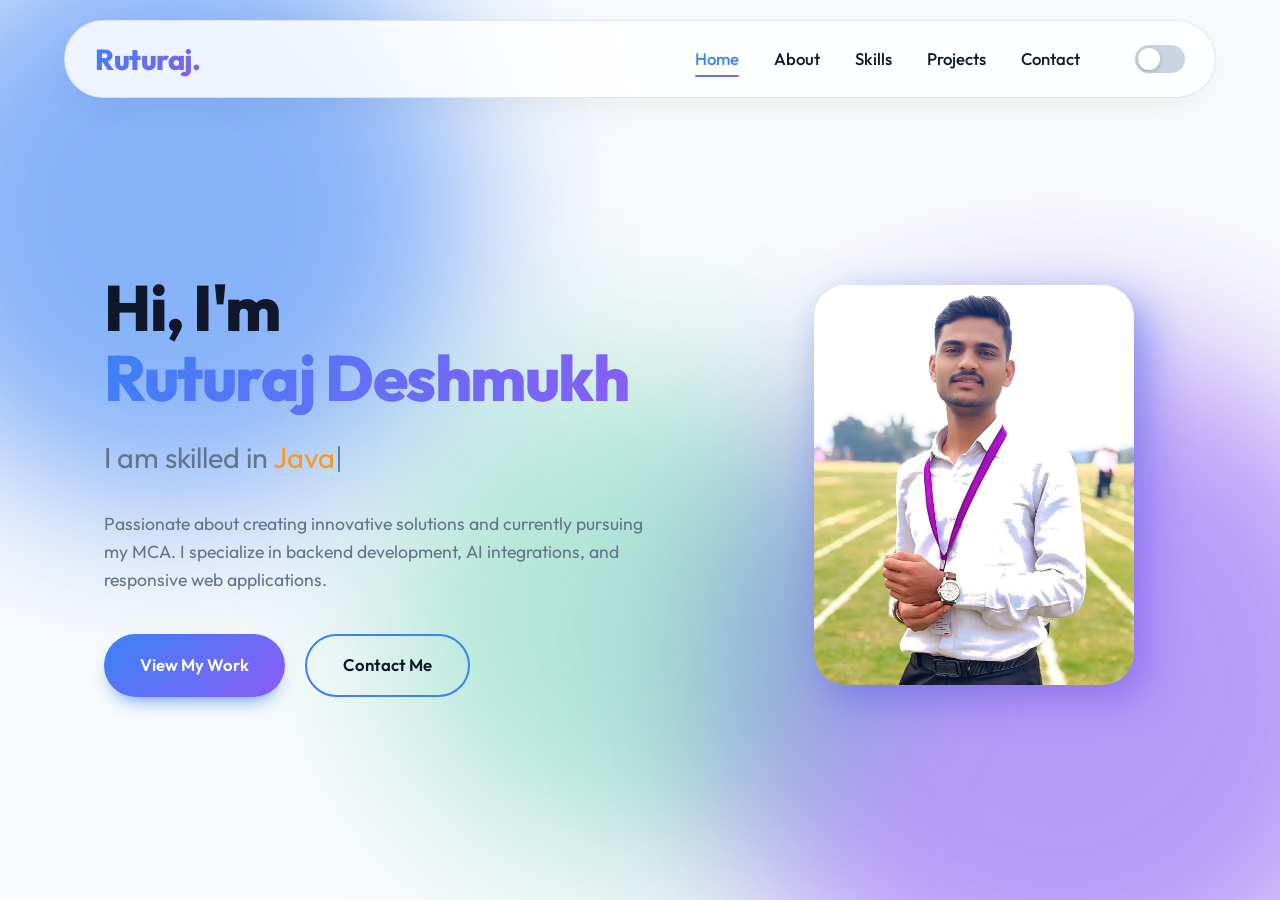
==== commit 7731cff2: "Complete UI redesign: Premium floating island nav, bento grids, and animations" ====
--- a/index.html
+++ b/index.html
@@ -9,10 +9,10 @@
 </head>
 
 <body>
-    <!-- Abstract glowing blobs for intense glassmorphism effect -->
-    <div class="blob top-left"></div>
-    <div class="blob bottom-right"></div>
-    <div class="blob center"></div>
+    <!-- Modern Premium Glowing Background -->
+    <div class="bg-glow glow-1"></div>
+    <div class="bg-glow glow-2"></div>
+    <div class="bg-glow glow-3"></div>
 
     <div class="nav-overlay" id="nav-overlay"></div>
     <nav>
@@ -37,20 +37,20 @@
     <div class="container">
         <section class="hero">
             <div class="hero-text">
-                <h1 class="animated-name">Hi, I'm <br><span class="name-gradient">Ruturaj Deshmukh</span></h1>
-                <h2 class="skills-carousel">
+                <h1 class="animated-name animate-up delay-1">Hi, I'm <br><span class="name-gradient">Ruturaj Deshmukh</span></h1>
+                <h2 class="skills-carousel animate-up delay-2">
                     I am skilled in <span id="dynamic-skill">Java</span><span class="cursor">|</span>
                 </h2>
-                <p>Passionate about creating innovative solutions and currently pursuing my MCA. I specialize in backend
+                <p class="animate-up delay-3">Passionate about creating innovative solutions and currently pursuing my MCA. I specialize in backend
                     development, AI integrations, and responsive web applications.</p>
-                <div class="hero-cta" style="display: flex; gap: 20px; margin-top: 30px;">
+                <div class="hero-cta animate-up delay-4" style="display: flex; gap: 20px; margin-top: 30px;">
                     <a href="projects.html" class="btn">View My Work</a>
                     <a href="contact.html" class="btn outline">Contact Me</a>
                 </div>
             </div>
 
-            <div class="hero-image">
-                <img src="ruturaj.jpg.jpeg" alt="Ruturaj Deshmukh"
+            <div class="hero-image-wrap animate-up delay-2">
+                <img src="ruturaj.jpg.jpeg" class="hero-image" alt="Ruturaj Deshmukh"
                     onerror="this.src='https://via.placeholder.com/320x400?text=Ruturaj+Deshmukh'">
             </div>
         </section>
--- a/style.css
+++ b/style.css
@@ -1,36 +1,49 @@
-@import url('https://fonts.googleapis.com/css2?family=Outfit:wght@300;400;600;800&display=swap');
+@import url('https://fonts.googleapis.com/css2?family=Outfit:wght@300;400;500;600;700;800&display=swap');
 
 :root {
-  --bg-color: #fdfbfb;
-  --text-color: #1e293b;
-  --card-bg: rgba(255, 255, 255, 0.45);
-  --card-border: rgba(255, 255, 255, 0.6);
-  --cyan: #f43f5e;
-  --green: #10b981;
-  --purple: #8b5cf6;
-  --nav-bg: rgba(253, 251, 251, 0.7);
-  --accent: #3b82f6;
-  --shadow: 0 15px 35px 0 rgba(79, 70, 229, 0.1);
-  --glass-blur: blur(30px);
+  /* LIGHT THEME (More premium, slight off-white, precise grays) */
+  --bg-main: #f8fafc;
+  --text-main: #0f172a;
+  --text-muted: #64748b;
+  
+  --card-bg: rgba(255, 255, 255, 0.7);
+  --card-border: rgba(203, 213, 225, 0.6);
+  --card-shadow: 0 10px 40px -10px rgba(0,0,0,0.08);
+  
+  --nav-bg: rgba(255, 255, 255, 0.85);
+  
+  /* Primary Accents */
+  --accent-1: #3b82f6; /* Blue */
+  --accent-2: #8b5cf6; /* Violet */
+  --accent-3: #10b981; /* Emerald */
+  
+  --gradient-main: linear-gradient(135deg, var(--accent-1), var(--accent-2));
+  --gradient-hover: linear-gradient(135deg, var(--accent-2), var(--accent-1));
+  
+  --radius-sm: 12px;
+  --radius-md: 20px;
+  --radius-lg: 32px;
 }
 
 body.dark-mode {
-  --bg-color: #000000;
-  --text-color: #f5f5f7;
-  --card-bg: rgba(30, 30, 30, 0.4);
-  --card-border: rgba(255, 255, 255, 0.1);
-  --cyan: #06b6d4;
-  --green: #10b981;
-  --purple: #a855f7;
-  --nav-bg: rgba(0, 0, 0, 0.6);
-  --accent: #38bdf8;
-  --shadow: 0 15px 35px 0 rgba(0, 0, 0, 0.5);
-}
-
-/* =============================================
-   GLOBAL RESET — eliminates 300ms tap delay
-   and blue tap flash on Android/iOS for ALL
-   interactive elements site-wide.
+  /* DARK THEME (Ultra professional deep space/cyber aesthetic) */
+  --bg-main: #09090b;
+  --text-main: #f8fafc;
+  --text-muted: #94a3b8;
+  
+  --card-bg: rgba(255, 255, 255, 0.03);
+  --card-border: rgba(255, 255, 255, 0.08);
+  --card-shadow: 0 20px 40px -10px rgba(0,0,0,0.5);
+  
+  --nav-bg: rgba(9, 9, 11, 0.85);
+
+  --accent-1: #0ea5e9; /* Light Blue */
+  --accent-2: #c084fc; /* Light Violet */
+  --accent-3: #34d399; /* Light Emerald */
+}
+
+/* =============================================
+   RESET & BASE SETUP (Performance Optimized)
    ============================================= */
 * {
   margin: 0;
@@ -39,405 +52,468 @@
   -webkit-tap-highlight-color: transparent;
 }
 
-/* Remove 300ms tap delay on every clickable thing */
-a, button, label, input, textarea, select, .tag, .btn, .ios-switch {
-  touch-action: manipulation;
-}
+html { scroll-behavior: smooth; }
 
 body {
   font-family: 'Outfit', sans-serif;
-  background-color: var(--bg-color);
-  color: var(--text-color);
-  transition: background-color 0.4s ease, color 0.4s ease;
+  background-color: var(--bg-main);
+  color: var(--text-main);
+  transition: background-color 0.5s ease, color 0.5s ease;
+  min-height: 100vh;
   overflow-x: hidden;
-  min-height: 100vh;
   position: relative;
-  /* Prevent scroll-chaining elastic-bounce lag on Android */
-  overscroll-behavior-y: contain;
-  /* Momentum scroll on iOS */
-  -webkit-overflow-scrolling: touch;
-}
-
-/* Performant Liquid Blobs without blur or blend-mode */
-.blob {
+  line-height: 1.6;
+}
+
+/* Base Links & Buttons */
+a { text-decoration: none; color: inherit; }
+button { font-family: inherit; cursor: pointer; border: none; }
+
+/* =============================================
+   NEW BEAUTIFUL BACKGROUND GLOWS
+   Hardware accelerated, absolutely zero blur filter.
+   ============================================= */
+.bg-glow {
   position: fixed;
   border-radius: 50%;
+  pointer-events: none;
   z-index: -1;
-  opacity: 0.8;
-  animation-timing-function: ease-in-out;
+  opacity: 0.6;
+  filter: blur(80px); /* Used carefully. On mobile, this will be disabled for speed */
+  animation: float-glow 20s ease-in-out infinite alternate;
   will-change: transform;
-  pointer-events: none;
-}
-.blob.top-left {
-  width: 90vw; height: 90vw; max-width: 650px; max-height: 650px;
-  background: radial-gradient(circle at center, rgba(244, 63, 94, 0.4) 0%, rgba(252, 211, 77, 0.15) 35%, transparent 65%);
-  top: -15vw; left: -15vw;
-  animation: float-blob1 12s infinite alternate;
-}
-.blob.bottom-right {
-  width: 100vw; height: 100vw; max-width: 750px; max-height: 750px;
-  background: radial-gradient(circle at center, rgba(59, 130, 246, 0.4) 0%, rgba(192, 132, 252, 0.15) 35%, transparent 65%);
-  bottom: -20vw; right: -20vw;
-  animation: float-blob2 14s infinite alternate-reverse;
-}
-.blob.center {
-  width: 80vw; height: 80vw; max-width: 550px; max-height: 550px;
-  background: radial-gradient(circle at center, rgba(52, 211, 153, 0.3) 0%, rgba(96, 165, 250, 0.15) 35%, transparent 65%);
-  top: 20%; left: 20%;
-  animation: float-blob3 16s infinite alternate;
-}
-
-body.dark-mode .blob { opacity: 0.6; }
-body.dark-mode .blob.top-left    { background: radial-gradient(circle at center, rgba(139, 92, 246, 0.4) 0%, rgba(6, 182, 212, 0.15) 40%, transparent 65%); }
-body.dark-mode .blob.bottom-right{ background: radial-gradient(circle at center, rgba(168, 85, 247, 0.4) 0%, rgba(16, 185, 129, 0.15) 40%, transparent 65%); }
-body.dark-mode .blob.center      { background: radial-gradient(circle at center, rgba(56, 189, 248, 0.3) 0%, rgba(45, 212, 191, 0.15) 40%, transparent 65%); }
-
-@keyframes float-blob1 {
-  0%   { transform: translate(0, 0) scale(1); }
-  100% { transform: translate(6vw, 6vh) scale(1.15); }
-}
-@keyframes float-blob2 {
-  0%   { transform: translate(0, 0) scale(1); }
-  100% { transform: translate(-6vw, -8vh) scale(1.15); }
-}
-@keyframes float-blob3 {
-  0%   { transform: translate(0, 0) scale(1); }
-  100% { transform: translate(10vw, -4vh) scale(1.1); }
-}
-
-/* NAVBAR */
+}
+
+body.dark-mode .bg-glow { opacity: 0.4; }
+
+.bg-glow.glow-1 {
+  width: 50vw; height: 50vw; max-width: 600px; max-height: 600px;
+  background: var(--accent-1);
+  top: -10%; left: -10%;
+}
+.bg-glow.glow-2 {
+  width: 60vw; height: 60vw; max-width: 700px; max-height: 700px;
+  background: var(--accent-2);
+  bottom: -15%; right: -10%;
+  animation-duration: 25s;
+  animation-direction: alternate-reverse;
+}
+.bg-glow.glow-3 {
+  width: 40vw; height: 40vw; max-width: 500px; max-height: 500px;
+  background: var(--accent-3);
+  top: 40%; left: 30%;
+  animation-duration: 30s;
+  opacity: 0.3;
+}
+
+@keyframes float-glow {
+  0% { transform: translateY(0) scale(1.0); }
+  100% { transform: translateY(10%) scale(1.1); }
+}
+
+/* =============================================
+   MODERN "FLOATING ISLAND" NAVBAR
+   ============================================= */
 nav {
   position: fixed;
-  top: 0; width: 100%;
+  top: 20px; left: 50%;
+  transform: translateX(-50%);
+  width: 90%; max-width: 1200px;
   background: var(--nav-bg);
-  backdrop-filter: var(--glass-blur);
-  -webkit-backdrop-filter: var(--glass-blur);
-  padding: 20px 8%;
+  backdrop-filter: blur(16px);
+  -webkit-backdrop-filter: blur(16px);
+  padding: 15px 30px;
   display: flex;
   justify-content: space-between;
   align-items: center;
   z-index: 1000;
-  border-bottom: 1px solid var(--card-border);
+  border-radius: 50px;
+  border: 1px solid var(--card-border);
+  box-shadow: var(--card-shadow);
+  transition: all 0.4s ease;
 }
 
 .brand {
   font-size: 1.8rem;
   font-weight: 800;
-  background: linear-gradient(90deg, var(--cyan), var(--purple));
+  background: var(--gradient-main);
   -webkit-background-clip: text;
   background-clip: text;
   color: transparent;
-  text-decoration: none;
-  letter-spacing: 1px;
+  letter-spacing: -0.5px;
 }
 
 .nav-links {
   display: flex;
-  gap: 30px;
+  gap: 35px;
   align-items: center;
 }
 
-.nav-links a {
-  color: var(--text-color);
-  text-decoration: none;
-  font-weight: 600;
-  font-size: 1.1rem;
-  transition: color 0.3s, transform 0.3s;
+.nav-links a.nav-item {
+  color: var(--text-main);
+  font-weight: 500;
+  font-size: 1.05rem;
   position: relative;
-}
-.nav-links a::after {
+  transition: color 0.3s ease;
+}
+
+.nav-links a.nav-item::before {
   content: '';
   position: absolute;
-  width: 0; height: 2px;
-  background: var(--accent);
-  bottom: -6px; left: 50%;
-  transform: translateX(-50%);
-  transition: width 0.3s ease;
-}
-.nav-links a:hover::after, .nav-links a.active::after { width: 100%; }
-.nav-links a:hover, .nav-links a.active {
-  color: var(--accent);
-  transform: translateY(-2px);
-}
-
-/* iOS Switch */
-.ios-switch {
-  position: relative;
-  display: inline-block;
-  width: 54px; height: 30px;
-  margin-left: 20px;
-}
+  bottom: -5px; left: 0;
+  width: 0%; height: 2px;
+  background: var(--gradient-main);
+  transition: width 0.3s cubic-bezier(0.4, 0, 0.2, 1);
+  border-radius: 2px;
+}
+
+.nav-links a.nav-item:hover, 
+.nav-links a.nav-item.active {
+  color: var(--accent-1);
+}
+
+.nav-links a.nav-item:hover::before,
+.nav-links a.nav-item.active::before {
+  width: 100%;
+}
+
+/* iOS Style Toggle Switch */
+.ios-switch { position: relative; display: inline-block; width: 50px; height: 28px; margin-left: 20px; }
 .ios-switch input { opacity: 0; width: 0; height: 0; }
-.ios-slider {
-  position: absolute;
-  cursor: pointer;
-  top: 0; left: 0; right: 0; bottom: 0;
-  background-color: rgba(0,0,0,0.15);
-  transition: .4s;
-  border-radius: 30px;
-  box-shadow: inset 0 2px 4px rgba(0,0,0,0.1);
-  border: 1px solid var(--card-border);
-}
-.ios-slider:before {
-  position: absolute;
-  content: "";
-  height: 24px; width: 24px;
-  left: 3px; bottom: 2px;
-  background-color: white;
-  transition: .4s;
-  border-radius: 50%;
-  box-shadow: 0 2px 5px rgba(0,0,0,0.2);
-}
-input:checked + .ios-slider { background-color: #34c759; }
-input:checked + .ios-slider:before { transform: translateX(24px); }
-body.dark-mode .ios-slider { background-color: rgba(255,255,255,0.2); }
-body.dark-mode input:checked + .ios-slider { background-color: #30d158; }
-
-/* Container */
+.ios-slider { position: absolute; cursor: pointer; top: 0; left: 0; right: 0; bottom: 0; background-color: #cbd5e1; transition: .4s; border-radius: 30px; }
+.ios-slider:before { position: absolute; content: ""; height: 22px; width: 22px; left: 3px; bottom: 3px; background-color: white; transition: .4s; border-radius: 50%; box-shadow: 0 2px 5px rgba(0,0,0,0.2); }
+input:checked + .ios-slider { background-color: var(--accent-1); }
+input:checked + .ios-slider:before { transform: translateX(22px); }
+body.dark-mode .ios-slider { background-color: #334155; }
+body.dark-mode input:checked + .ios-slider { background-color: var(--accent-2); }
+
+
+/* =============================================
+   LAYOUT CONTAINERS & ANIMATIONS
+   ============================================= */
 .container {
-  padding: 140px 8% 80px;
-  max-width: 1300px;
+  padding: 130px 5% 80px;
+  max-width: 1200px;
   margin: 0 auto;
 }
 
-/* Enhanced Glass Card */
-.glass-card {
-  background: var(--card-bg);
-  backdrop-filter: var(--glass-blur);
-  -webkit-backdrop-filter: var(--glass-blur);
-  border: 1px solid var(--card-border);
-  border-top: 1px solid rgba(255,255,255,0.3);
-  border-left: 1px solid rgba(255,255,255,0.2);
-  box-shadow: var(--shadow);
-  border-radius: 30px;
-  padding: 40px;
-  margin-bottom: 30px;
-  transition: all 0.4s cubic-bezier(0.175, 0.885, 0.32, 1.275);
-  position: relative;
-  overflow: hidden;
-}
-.glass-card::before {
-  content: '';
-  position: absolute;
-  top: 0; left: -150%;
-  width: 50%; height: 100%;
-  background: linear-gradient(to right, rgba(255,255,255,0) 0%, rgba(255,255,255,0.05) 50%, rgba(255,255,255,0) 100%);
-  transform: skewX(-25deg);
-  transition: 0.5s;
-}
-.glass-card:hover::before { left: 150%; }
-.glass-card:hover {
-  transform: translateY(-10px);
-  box-shadow: 0 20px 50px 0 rgba(79,70,229,0.2);
-  border-color: var(--cyan);
-}
-.glass-card h2, .glass-card h3 {
-  margin-bottom: 15px;
-  background: linear-gradient(45deg, var(--cyan), var(--purple));
-  -webkit-background-clip: text;
-  background-clip: text;
-  color: transparent;
-}
-.glass-card h2 { font-size: 2.2rem; }
-.glass-card h3 { font-size: 1.6rem; }
-.glass-card p  { font-size: 1.1rem; line-height: 1.8; margin-bottom: 15px; opacity: 0.9; }
-.glass-card .meta { font-size: 1rem; opacity: 0.7; margin-bottom: 15px; font-weight: 500; }
-.glass-card ul { margin-left: 20px; margin-bottom: 20px; line-height: 1.8; font-size: 1.1rem; opacity: 0.9; }
-
-/* Project UI */
-.project-grid { display: flex; flex-direction: column; gap: 50px; }
-.glass-project-card {
-  display: flex;
-  background: var(--card-bg);
-  backdrop-filter: var(--glass-blur);
-  border: 1px solid var(--card-border);
-  border-radius: 30px;
-  overflow: hidden;
-  box-shadow: var(--shadow);
-  transition: all 0.4s ease;
-}
-.glass-project-card:hover {
-  transform: translateY(-10px) scale(1.02);
-  box-shadow: 0 20px 60px rgba(0,242,254,0.2);
-  border-color: var(--cyan);
-}
-.project-img-wrapper {
-  flex: 1; min-width: 300px; max-width: 450px;
-  overflow: hidden; position: relative;
-}
-.project-img-wrapper img {
-  width: 100%; height: 100%;
-  object-fit: cover;
-  transition: transform 0.6s ease;
-}
-.glass-project-card:hover .project-img-wrapper img { transform: scale(1.1); }
-.project-info { flex: 2; padding: 40px; display: flex; flex-direction: column; justify-content: center; }
-.project-info h3 {
-  font-size: 2rem; margin-bottom: 10px;
-  background: linear-gradient(45deg, var(--cyan), var(--purple));
-  -webkit-background-clip: text; background-clip: text; color: transparent;
-}
-.project-info ul { margin-bottom: 25px; line-height: 1.6; opacity: 0.9; }
-.project-btn { align-self: flex-start; padding: 12px 25px; font-size: 1rem; }
-
-/* Hero Section */
+/* Fade in up animation for all elements */
+.animate-up {
+  animation: fadeInUp 0.8s cubic-bezier(0.16, 1, 0.3, 1) both;
+}
+.delay-1 { animation-delay: 0.1s; }
+.delay-2 { animation-delay: 0.2s; }
+.delay-3 { animation-delay: 0.3s; }
+.delay-4 { animation-delay: 0.4s; }
+
+@keyframes fadeInUp {
+  from { opacity: 0; transform: translateY(30px); }
+  to { opacity: 1; transform: translateY(0); }
+}
+
+/* =============================================
+   HERO SECTION (Index)
+   ============================================= */
 .hero {
   display: flex;
   align-items: center;
   justify-content: space-between;
   gap: 60px;
-  min-height: calc(100vh - 120px);
-}
-.hero-text { flex: 1; }
+  margin-top: 40px;
+  min-height: 70vh;
+}
+
+.hero-text { flex: 1.2; }
+.hero-image-wrap {
+  flex: 0.8;
+  display: flex;
+  justify-content: center;
+  align-items: center;
+  position: relative;
+}
+
 .hero-text h1 {
-  font-size: 4.5rem; font-weight: 900; letter-spacing: -1px;
-  background: linear-gradient(135deg, var(--cyan), var(--purple), #fff);
-  -webkit-background-clip: text; background-clip: text; color: transparent;
+  font-size: 4rem;
+  font-weight: 800;
+  line-height: 1.1;
+  letter-spacing: -1.5px;
+  margin-bottom: 20px;
+}
+
+.name-gradient {
+  background: var(--gradient-main);
+  -webkit-background-clip: text;
+  background-clip: text;
+  color: transparent;
+}
+
+.hero-text h2 {
+  font-size: 1.8rem;
+  font-weight: 400;
+  color: var(--text-muted);
+  margin-bottom: 30px;
+}
+
+.hero-text p {
+  font-size: 1.1rem;
+  color: var(--text-muted);
+  margin-bottom: 40px;
+  max-width: 90%;
+}
+
+.hero-image {
+  width: 320px; 
+  height: 400px;
+  border-radius: var(--radius-lg);
+  position: relative;
+  z-index: 2;
+  box-shadow: var(--card-shadow);
+  transition: transform 0.5s ease;
+  object-fit: cover;
+}
+
+/* Decorative backdrop for hero image */
+.hero-image-wrap::after {
+  content: '';
+  position: absolute;
+  width: 320px; height: 400px;
+  border-radius: var(--radius-lg);
+  background: var(--gradient-main);
+  z-index: 1;
+  transform: translate(15px, 15px);
+  opacity: 0.6;
+  filter: blur(20px);
+  transition: all 0.5s ease;
+}
+
+.hero-image-wrap:hover .hero-image { transform: translate(-5px, -5px); }
+.hero-image-wrap:hover::after { transform: translate(25px, 25px); opacity: 0.8; }
+
+.cursor { font-weight: 300; animation: blink 1s step-end infinite; }
+@keyframes blink { 0%,100% { opacity:1; } 50% { opacity:0; } }
+
+/* =============================================
+   GLOBAL CARDS & BENTO STYLING
+   ============================================= */
+.section-title {
+  font-size: 3rem;
+  font-weight: 800;
+  letter-spacing: -1px;
+  margin-bottom: 50px;
+  text-align: center;
+  background: var(--gradient-main);
+  -webkit-background-clip: text;
+  background-clip: text;
+  color: transparent;
+}
+
+.grid-2 {
+  display: grid;
+  grid-template-columns: repeat(auto-fit, minmax(350px, 1fr));
+  gap: 30px;
+}
+
+.glass-card {
+  background: var(--card-bg);
+  backdrop-filter: blur(16px);
+  -webkit-backdrop-filter: blur(16px);
+  border: 1px solid var(--card-border);
+  box-shadow: var(--card-shadow);
+  border-radius: var(--radius-md);
+  padding: 35px;
+  transition: all 0.4s cubic-bezier(0.16, 1, 0.3, 1);
+  position: relative;
+  overflow: hidden;
+}
+
+.glass-card:hover {
+  transform: translateY(-8px);
+  border-color: var(--accent-1);
+  box-shadow: 0 25px 50px -12px rgba(0,0,0,0.15);
+}
+
+body.dark-mode .glass-card:hover { border-color: rgba(255, 255, 255, 0.2); }
+
+.glass-card h3 {
+  font-size: 1.5rem;
+  font-weight: 700;
   margin-bottom: 15px;
-  animation: slideUp 0.8s ease forwards;
-}
-.hero-text h2 { font-size: 2.2rem; margin-bottom: 25px; font-weight: 300; animation: slideUp 1s ease forwards; }
-.hero-text p  { font-size: 1.25rem; line-height: 1.8; opacity: 0.85; margin-bottom: 40px; animation: slideUp 1.2s ease forwards; }
-
-@keyframes slideUp {
-  from { opacity: 0; transform: translateY(40px); }
-  to   { opacity: 1; transform: translateY(0); }
-}
-
-/* Animated Name */
-.animated-name { font-size: 4.5rem; font-weight: 900; letter-spacing: -1px; margin-bottom: 15px; animation: slideUp 0.8s ease forwards; }
-.name-gradient {
-  background: linear-gradient(135deg, var(--cyan), var(--purple), var(--green));
-  background-size: 200% auto;
-  -webkit-background-clip: text; background-clip: text; color: transparent;
-  animation: gradientFlow 5s ease infinite;
-}
-@keyframes gradientFlow {
-  0%   { background-position: 0% 50%; }
-  50%  { background-position: 100% 50%; }
-  100% { background-position: 0% 50%; }
-}
-
-.skills-carousel { font-size: 2.2rem; margin-bottom: 25px; font-weight: 300; animation: slideUp 1s ease forwards; }
-
-.cursor {
-  display: inline-block; width: 3px;
-  background-color: var(--text-color);
-  margin-left: 5px;
-  animation: blink 1s step-end infinite;
-}
-@keyframes blink { 0%,100% { opacity:1; } 50% { opacity:0; } }
-
-/* Hero Image */
-.hero-image {
-  width: 350px; height: 450px;
-  border-radius: 40px;
-  background: linear-gradient(135deg, var(--cyan), var(--purple));
-  padding: 6px;
-  animation: float 6s ease-in-out infinite, fadeIn 1.5s ease forwards;
-  box-shadow: 0 20px 50px rgba(0,242,254,0.4);
-}
-.hero-image img {
-  width: 100%; height: 100%;
-  border-radius: 35px;
+  color: var(--text-main);
+}
+
+.glass-card p {
+  color: var(--text-muted);
+  font-size: 1.05rem;
+}
+.glass-card .meta { font-size: 0.95rem; color: var(--accent-1); font-weight: 600; margin-bottom: 15px; }
+
+/* =============================================
+   PROJECTS SHOWCASE
+   ============================================= */
+.project-grid {
+  display: flex;
+  flex-direction: column;
+  gap: 50px;
+}
+
+.glass-project-card {
+  display: flex;
+  background: var(--card-bg);
+  backdrop-filter: blur(16px);
+  border: 1px solid var(--card-border);
+  border-radius: var(--radius-lg);
+  overflow: hidden;
+  box-shadow: var(--card-shadow);
+  transition: all 0.5s ease;
+}
+
+.glass-project-card:hover {
+  transform: translateY(-10px);
+  border-color: var(--accent-1);
+  box-shadow: 0 30px 60px -15px rgba(0,0,0,0.2);
+}
+
+.project-img-wrapper {
+  flex: 1;
+  min-width: 350px;
+  max-width: 45%;
+  overflow: hidden;
+  position: relative;
+}
+
+.project-img-wrapper img {
+  width: 100%;
+  height: 100%;
   object-fit: cover;
-  border: 5px solid var(--bg-color);
-  transition: border-color 0.4s;
-}
-@keyframes float {
-  0%  { transform: translateY(0) rotate(0deg); }
-  50% { transform: translateY(-25px) rotate(2deg); }
-  100%{ transform: translateY(0) rotate(0deg); }
-}
-@keyframes fadeIn {
-  from { opacity: 0; scale: 0.8; }
-  to   { opacity: 1; scale: 1; }
-}
-
-/* Section Title */
-.section-title {
-  font-size: 3.5rem; font-weight: 900; text-align: center;
-  margin-bottom: 60px;
-  background: linear-gradient(90deg, var(--cyan), var(--purple));
-  -webkit-background-clip: text; background-clip: text; color: transparent;
-  text-transform: uppercase; letter-spacing: 2px;
-}
-
-/* Grid */
-.grid-2 { display: grid; grid-template-columns: 1fr 1fr; gap: 40px; }
-
-/* Tags */
-.tag-container { display: flex; flex-wrap: wrap; gap: 15px; }
+  transition: transform 0.7s cubic-bezier(0.16, 1, 0.3, 1);
+}
+
+.glass-project-card:hover .project-img-wrapper img {
+  transform: scale(1.08); /* Cinematic slow zoom */
+}
+
+.project-info {
+  flex: 1.5;
+  padding: 45px;
+  display: flex;
+  flex-direction: column;
+  justify-content: center;
+}
+
+.project-info h3 {
+  font-size: 2.2rem;
+  font-weight: 800;
+  margin-bottom: 10px;
+  letter-spacing: -0.5px;
+}
+
+.project-info ul {
+  margin-bottom: 30px;
+  padding-left: 20px;
+  color: var(--text-muted);
+}
+.project-info ul li { margin-bottom: 10px; }
+
+/* =============================================
+   BUTTONS AND TAGS
+   ============================================= */
+.btn {
+  display: inline-flex;
+  align-items: center;
+  justify-content: center;
+  background: var(--gradient-main);
+  color: #fff !important;
+  font-weight: 600;
+  font-size: 1.05rem;
+  padding: 16px 36px;
+  border-radius: 50px;
+  transition: all 0.3s ease;
+  box-shadow: 0 10px 20px -10px var(--accent-1);
+}
+
+.btn:hover {
+  transform: translateY(-3px);
+  box-shadow: 0 15px 25px -10px var(--accent-2);
+  background: var(--gradient-hover);
+}
+
+.btn.outline {
+  background: transparent;
+  border: 2px solid var(--accent-1);
+  color: var(--text-main) !important;
+  box-shadow: none;
+}
+.btn.outline:hover {
+  background: var(--accent-1);
+  color: #fff !important;
+  border-color: var(--accent-1);
+  box-shadow: 0 10px 20px -10px var(--accent-1);
+}
+
+.tag-container { display: flex; flex-wrap: wrap; gap: 12px; }
 .tag {
-  background: rgba(255,255,255,0.4);
-  backdrop-filter: blur(10px);
-  color: #1e293b;
-  padding: 12px 25px;
+  background: rgba(148, 163, 184, 0.1);
+  color: var(--text-main);
+  padding: 8px 18px;
   border-radius: 50px;
-  font-weight: 500; font-size: 1.1rem;
-  border: 1px solid rgba(255,255,255,0.8);
-  transition: all 0.4s cubic-bezier(0.175, 0.885, 0.32, 1.275);
-}
+  font-weight: 500;
+  font-size: 0.95rem;
+  border: 1px solid var(--card-border);
+  transition: all 0.3s ease;
+}
+
 .tag:hover {
-  background: linear-gradient(45deg, var(--cyan), var(--purple));
-  color: #fff; border-color: transparent;
-  transform: translateY(-5px) scale(1.1);
-  box-shadow: 0 10px 20px rgba(244,63,94,0.4);
-}
-
-/* Forms & Buttons */
+  background: var(--gradient-main);
+  color: #fff;
+  border-color: transparent;
+  transform: translateY(-3px);
+  box-shadow: 0 5px 15px -5px var(--accent-1);
+}
+
+/* =============================================
+   FORMS & INPUTS
+   ============================================= */
 input, textarea {
-  width: 100%; padding: 20px; margin-bottom: 25px;
-  border-radius: 20px;
+  width: 100%;
+  padding: 18px 24px;
+  margin-bottom: 20px;
+  border-radius: var(--radius-sm);
   border: 1px solid var(--card-border);
-  background: rgba(255,255,255,0.5);
-  color: var(--text-color);
-  font-family: inherit; font-size: 1.1rem;
-  transition: all 0.3s;
-  backdrop-filter: blur(5px);
-}
+  background: rgba(255, 255, 255, 0.4);
+  color: var(--text-main);
+  font-family: inherit;
+  font-size: 1rem;
+  transition: all 0.3s ease;
+}
+
+body.dark-mode input, body.dark-mode textarea {
+  background: rgba(0, 0, 0, 0.2);
+}
+
 input:focus, textarea:focus {
   outline: none;
-  border-color: var(--cyan);
-  box-shadow: 0 0 25px rgba(0,242,254,0.2);
-  transform: translateY(-2px);
-}
-.btn {
-  background: linear-gradient(90deg, var(--cyan), var(--purple));
-  color: #fff; border: none;
-  padding: 18px 40px; border-radius: 40px;
-  font-size: 1.2rem; font-weight: 600; cursor: pointer;
-  transition: all 0.4s cubic-bezier(0.175, 0.885, 0.32, 1.275);
-  display: inline-block; text-decoration: none; text-align: center;
-  box-shadow: 0 8px 25px rgba(0,242,254,0.3);
-}
-.btn.outline {
-  background: transparent;
-  border: 3px solid var(--cyan);
-  color: var(--cyan); box-shadow: none;
-}
-.btn.outline:hover { background: var(--cyan); color: #fff; box-shadow: 0 10px 25px rgba(0,242,254,0.4); }
-.btn:hover { transform: translateY(-5px) scale(1.05); box-shadow: 0 15px 30px rgba(79,72,254,0.5); }
-
-.social-links { display: flex; gap: 20px; margin-top: 30px; }
+  border-color: var(--accent-1);
+  box-shadow: 0 0 0 4px rgba(59, 130, 246, 0.1);
+}
+
+.social-links { display: flex; flex-wrap: wrap; gap: 15px; margin-top: 25px; }
 .social-links a {
-  color: var(--text-color); font-size: 1.2rem;
-  text-decoration: none; padding: 15px 25px;
-  background: rgba(255,255,255,0.05);
+  padding: 12px 24px;
+  background: var(--card-bg);
   border: 1px solid var(--card-border);
-  border-radius: 20px; transition: all 0.3s;
-  display: flex; align-items: center;
-  backdrop-filter: blur(10px);
+  border-radius: 50px;
+  font-weight: 600;
+  transition: all 0.3s ease;
 }
 .social-links a:hover {
-  background: var(--cyan); color: #fff;
-  border-color: var(--cyan);
-  transform: translateY(-5px);
-  box-shadow: 0 10px 20px rgba(0,242,254,0.3);
-}
-
-/* =============================================
-   HAMBURGER MENU (hidden on desktop)
+  background: var(--accent-1);
+  color: #fff;
+  border-color: var(--accent-1);
+  transform: translateY(-3px);
+}
+
+/* =============================================
+   HAMBURGER MENU
    ============================================= */
 .hamburger {
   display: none;
@@ -445,64 +521,51 @@
   justify-content: center;
   align-items: center;
   gap: 5px;
-  width: 48px; height: 48px;
-  cursor: pointer;
-  background: transparent; border: none;
-  padding: 6px; border-radius: 10px;
-  touch-action: manipulation;
-  -webkit-tap-highlight-color: transparent;
+  width: 44px; height: 44px;
+  background: transparent;
 }
 .hamburger span {
   display: block;
-  width: 26px; height: 2.5px;
-  background: var(--text-color);
-  border-radius: 3px;
-  transition: transform 0.28s ease, opacity 0.2s ease;
+  width: 24px; height: 2px;
+  background: var(--text-main);
+  border-radius: 2px;
+  transition: all 0.3s ease;
   transform-origin: center;
 }
-.hamburger.open span:nth-child(1) { transform: translateY(7.5px) rotate(45deg); }
-.hamburger.open span:nth-child(2) { opacity: 0; transform: scaleX(0); }
-.hamburger.open span:nth-child(3) { transform: translateY(-7.5px) rotate(-45deg); }
-
-/* =============================================
-   TABLET (≤ 900px)
+.hamburger.open span:nth-child(1) { transform: translateY(7px) rotate(45deg); }
+.hamburger.open span:nth-child(2) { opacity: 0; }
+.hamburger.open span:nth-child(3) { transform: translateY(-7px) rotate(-45deg); }
+
+
+/* =============================================
+   MOBILE ENHANCEMENTS (Responsive & Smooth)
    ============================================= */
 @media (max-width: 900px) {
-  .hero { flex-direction: column; text-align: center; gap: 40px; }
-  .hero-text { order: 2; }
-  .hero-image { order: 1; width: 260px; height: 330px; margin: 0 auto; }
-  .grid-2 { grid-template-columns: 1fr; }
+  .hero { flex-direction: column; text-align: center; gap: 50px; margin-top: 20px;}
+  .hero-text { order: 2; display: flex; flex-direction: column; align-items: center; }
+  .hero-text p { max-width: 100%; }
+  .hero-image-wrap { order: 1; }
+  
   .glass-project-card { flex-direction: column; }
-  .project-img-wrapper { max-width: 100%; min-width: unset; height: 220px; }
-  .hero-text h1, .animated-name { font-size: 3.2rem; }
-  .skills-carousel, .hero-text h2 { font-size: 1.7rem; }
-  .section-title { font-size: 2.8rem; }
-}
-
-/* =============================================
-   MOBILE (≤ 768px)
-   ============================================= */
+  .project-img-wrapper { max-width: 100%; height: 250px; }
+}
+
 @media (max-width: 768px) {
-  /* Optimize rendering for glass effect on mobile */
-  .glass-card, .glass-project-card {
-    backdrop-filter: blur(10px);
-    -webkit-backdrop-filter: blur(10px);
-    background: rgba(255, 255, 255, 0.7);
+  /* Remove heavy filters on mobile. Give solid aesthetic background instead to save FPS */
+  .bg-glow { display: none; }
+  
+  /* Fallback smooth gradient backgrounds per theme */
+  body { background: linear-gradient(to bottom right, #f8fafc, #e2e8f0); }
+  body.dark-mode { background: linear-gradient(to bottom right, #09090b, #111827); }
+  
+  /* Solidify cards slightly for structure */
+  .glass-card, .glass-project-card { background: rgba(255, 255, 255, 0.85); backdrop-filter: none; }
+  body.dark-mode .glass-card, body.dark-mode .glass-project-card { background: rgba(20, 20, 25, 0.85); }
+  
+  nav {
+    top: 15px; width: 92%; border-radius: 20px; padding: 12px 20px;
   }
-  
-  body.dark-mode .glass-card, body.dark-mode .glass-project-card {
-    background: rgba(30, 30, 30, 0.6);
-  }
-
-  /* ── HAMBURGER NAV ────────────────────────────────────── */
-  nav {
-    padding: 14px 5%;
-    flex-direction: row;
-    flex-wrap: nowrap;
-    align-items: center;
-    justify-content: space-between;
-  }
-  .brand { font-size: 1.6rem; }
+  .brand { font-size: 1.5rem; }
   .hamburger { display: flex; }
 
   .nav-links {
@@ -510,106 +573,50 @@
     flex-direction: column;
     align-items: flex-start;
     position: fixed;
-    top: 0; right: 0;
-    width: min(80vw, 300px);
-    height: 100dvh;
+    top: 80px; left: 5%;
+    width: 90%;
     background: var(--nav-bg);
-    border-left: 1px solid var(--card-border);
-    padding: 86px 28px 40px;
+    backdrop-filter: blur(20px);
+    border: 1px solid var(--card-border);
+    border-radius: 24px;
+    padding: 30px 20px;
     z-index: 999;
-    overflow-y: auto;
-    box-shadow: -8px 0 30px rgba(0,0,0,0.2);
-    transition: transform 0.3s ease;
-    transform: translateX(110%);
+    box-shadow: 0 20px 40px rgba(0,0,0,0.1);
+    transform: translateY(-20px);
+    opacity: 0;
+    transition: all 0.3s cubic-bezier(0.16, 1, 0.3, 1);
   }
   .nav-links.open {
     display: flex;
-    transform: translateX(0);
+    transform: translateY(0);
+    opacity: 1;
   }
   .nav-links a.nav-item {
-    font-size: 1.3rem;
-    padding: 0; width: 100%;
+    font-size: 1.25rem;
+    padding: 15px 10px;
+    width: 100%;
     border-bottom: 1px solid var(--card-border);
-    min-height: 55px;
-    display: flex; align-items: center;
   }
-  .nav-links a.nav-item:last-of-type { border-bottom: none; }
-  .ios-switch { margin-left: 0; margin-top: 24px; }
+  .ios-switch { margin-top: 20px; }
 
   .nav-overlay {
-    display: none;
-    position: fixed; inset: 0;
-    background: rgba(0,0,0,0.5);
-    z-index: 998;
-    touch-action: none;
+    display: none; position: fixed; inset: 0; background: rgba(0,0,0,0.4); z-index: 998;
   }
   .nav-overlay.open { display: block; }
-
-  /* ── LAYOUT ───────────────────────────────────────────── */
-  .container { padding: 100px 5% 60px; }
-  .hero { flex-direction: column; text-align: center; gap: 30px; }
-  .hero-text { order: 2; }
-  .hero-image { order: 1; }
-
-  .hero-cta {
-    display: flex;
-    flex-direction: column;
-    align-items: stretch;
-    gap: 15px;
-    margin-top: 20px;
-  }
-  .hero-cta .btn { text-align: center; width: 100%; padding: 15px; }
-
-  /* ── TYPOGRAPHY ───────────────────────────────────────── */
-  .hero-text h1, .animated-name { font-size: 2.8rem; line-height: 1.1; }
-  .skills-carousel, .hero-text h2 { font-size: 1.4rem; }
-  .section-title { font-size: 2.2rem; margin-bottom: 35px; }
-  .project-info h3 { font-size: 1.5rem; }
-  .glass-card h2 { font-size: 1.7rem; }
-  .glass-card h3 { font-size: 1.4rem; }
-  .glass-card p, .glass-card ul { font-size: 1.05rem; }
-
-  /* ── CARDS ────────────────────────────────────────────── */
-  .glass-card { padding: 25px; border-radius: 20px; margin-bottom: 20px; }
-  .project-info { padding: 20px; }
+  
+  .container { padding: 120px 5% 50px; }
+  .section-title { font-size: 2.2rem; }
+  .hero-text h1 { font-size: 2.8rem; }
+  .hero-text h2 { font-size: 1.4rem; }
+  .project-info h3 { font-size: 1.7rem; }
+  
+  .hero-cta { width: 100%; display: flex; flex-direction: column; gap: 15px; }
+  .btn { width: 100%; }
+}
+
+@media (max-width: 480px) {
+  .hero-text h1 { font-size: 2.4rem; }
+  .hero-image, .hero-image-wrap::after { width: 240px; height: 320px; }
   .project-img-wrapper { height: 200px; }
-  .project-grid { gap: 25px; }
-
-  /* ── TAGS ─────────────────────────────────────────────── */
-  .tag { padding: 10px 16px; font-size: 0.95rem; }
-
-  /* ── FORMS ────────────────────────────────────────────── */
-  input, textarea, select {
-    font-size: 16px; /* Stops iOS auto-zoom */
-    padding: 15px;
-    margin-bottom: 15px;
-  }
-
-  /* ── SOCIAL LINKS ─────────────────────────────────────── */
-  .social-links { flex-wrap: wrap; gap: 15px; justify-content: center; }
-  .social-links a { padding: 12px 18px; font-size: 1.1rem; }
-}
-
-/* =============================================
-   SMALL PHONES (≤ 480px)
-   ============================================= */
-@media (max-width: 480px) {
-  .hero-text h1, .animated-name  { font-size: 2rem; }
-  .skills-carousel, .hero-text h2 { font-size: 1.1rem; }
-  .section-title  { font-size: 1.55rem; }
-  .brand          { font-size: 1.25rem; }
-  .hero-image     { width: 185px; height: 240px; }
-  .container      { padding: 84px 4% 50px; }
-  .glass-card     { padding: 16px; }
-}
-
-/* =============================================
-   VERY SMALL PHONES (≤ 360px)
-   ============================================= */
-@media (max-width: 360px) {
-  .hero-text h1, .animated-name { font-size: 1.7rem; }
-  .section-title  { font-size: 1.35rem; }
-  .hero-image     { width: 155px; height: 205px; }
-  .btn            { padding: 12px 16px; font-size: 0.93rem; }
-  .tag            { padding: 7px 10px; font-size: 0.8rem; }
-}
+  .glass-card, .project-info { padding: 25px; }
+}
